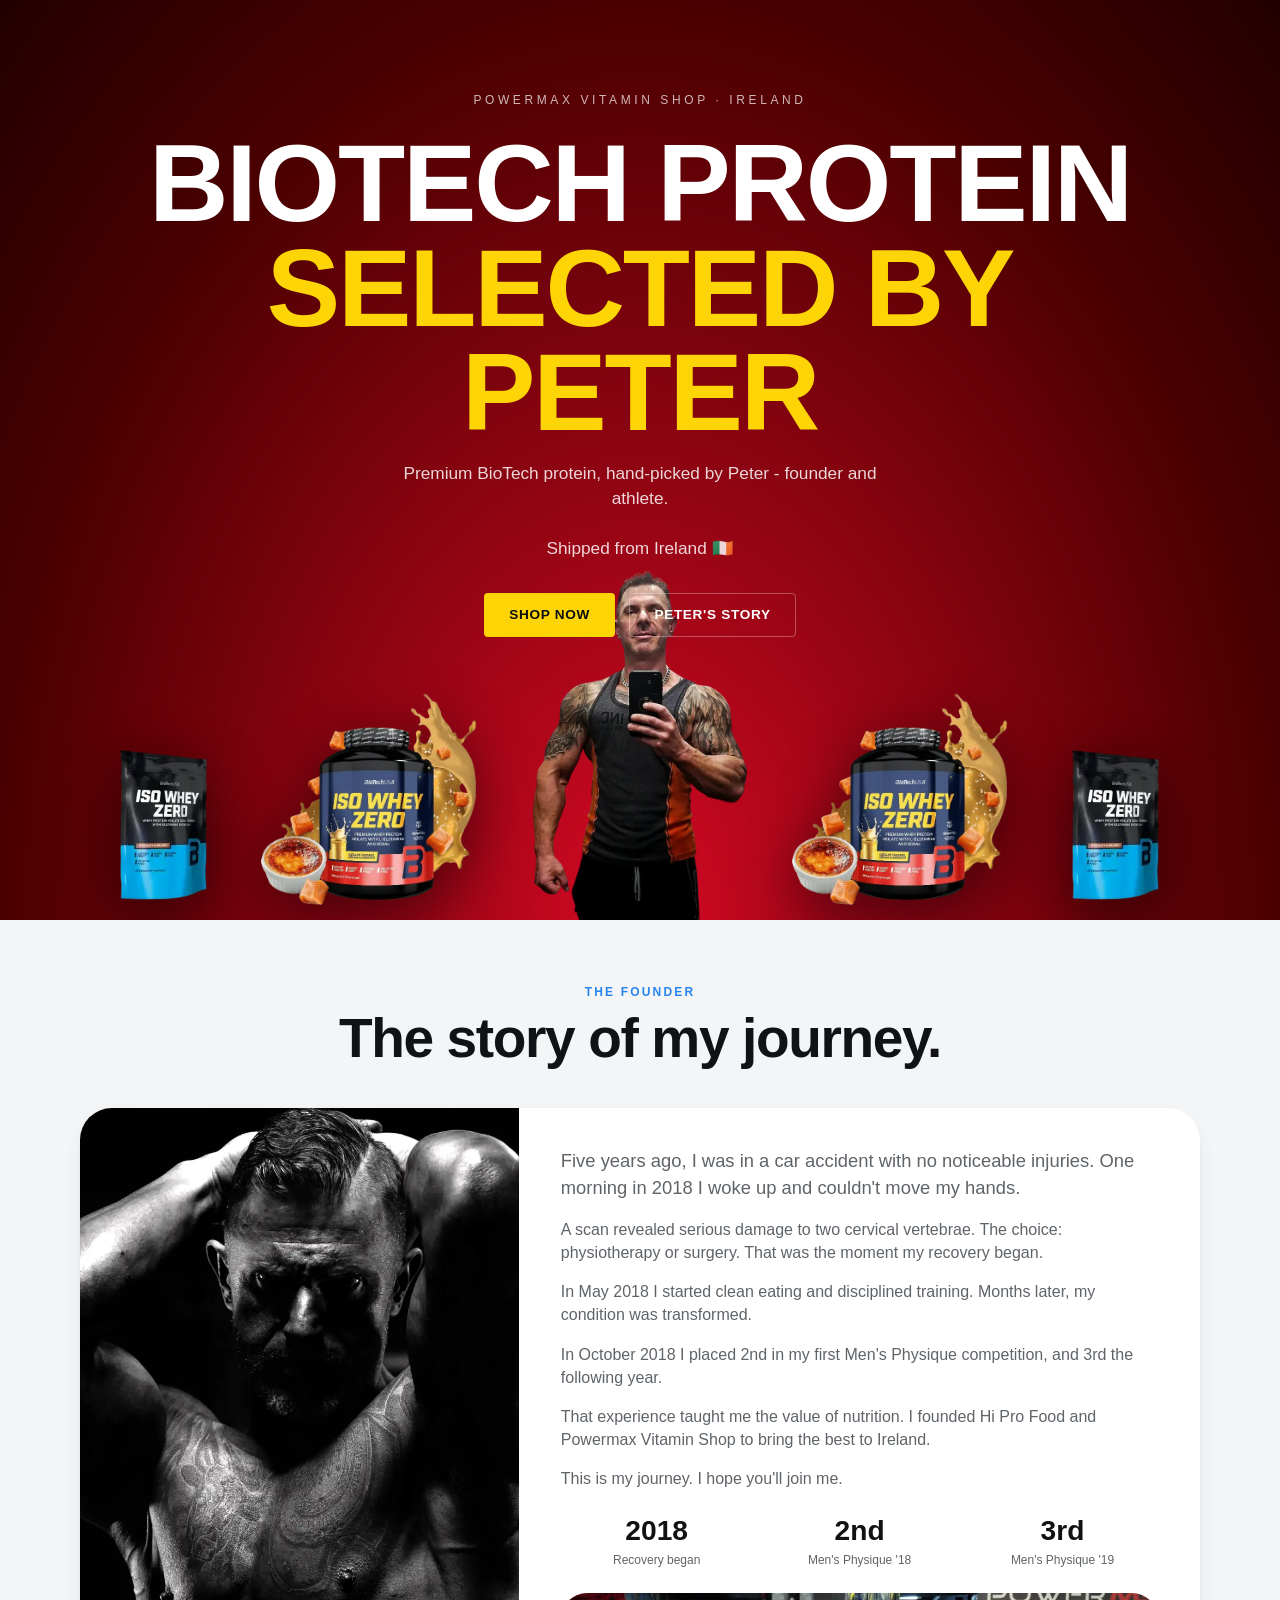
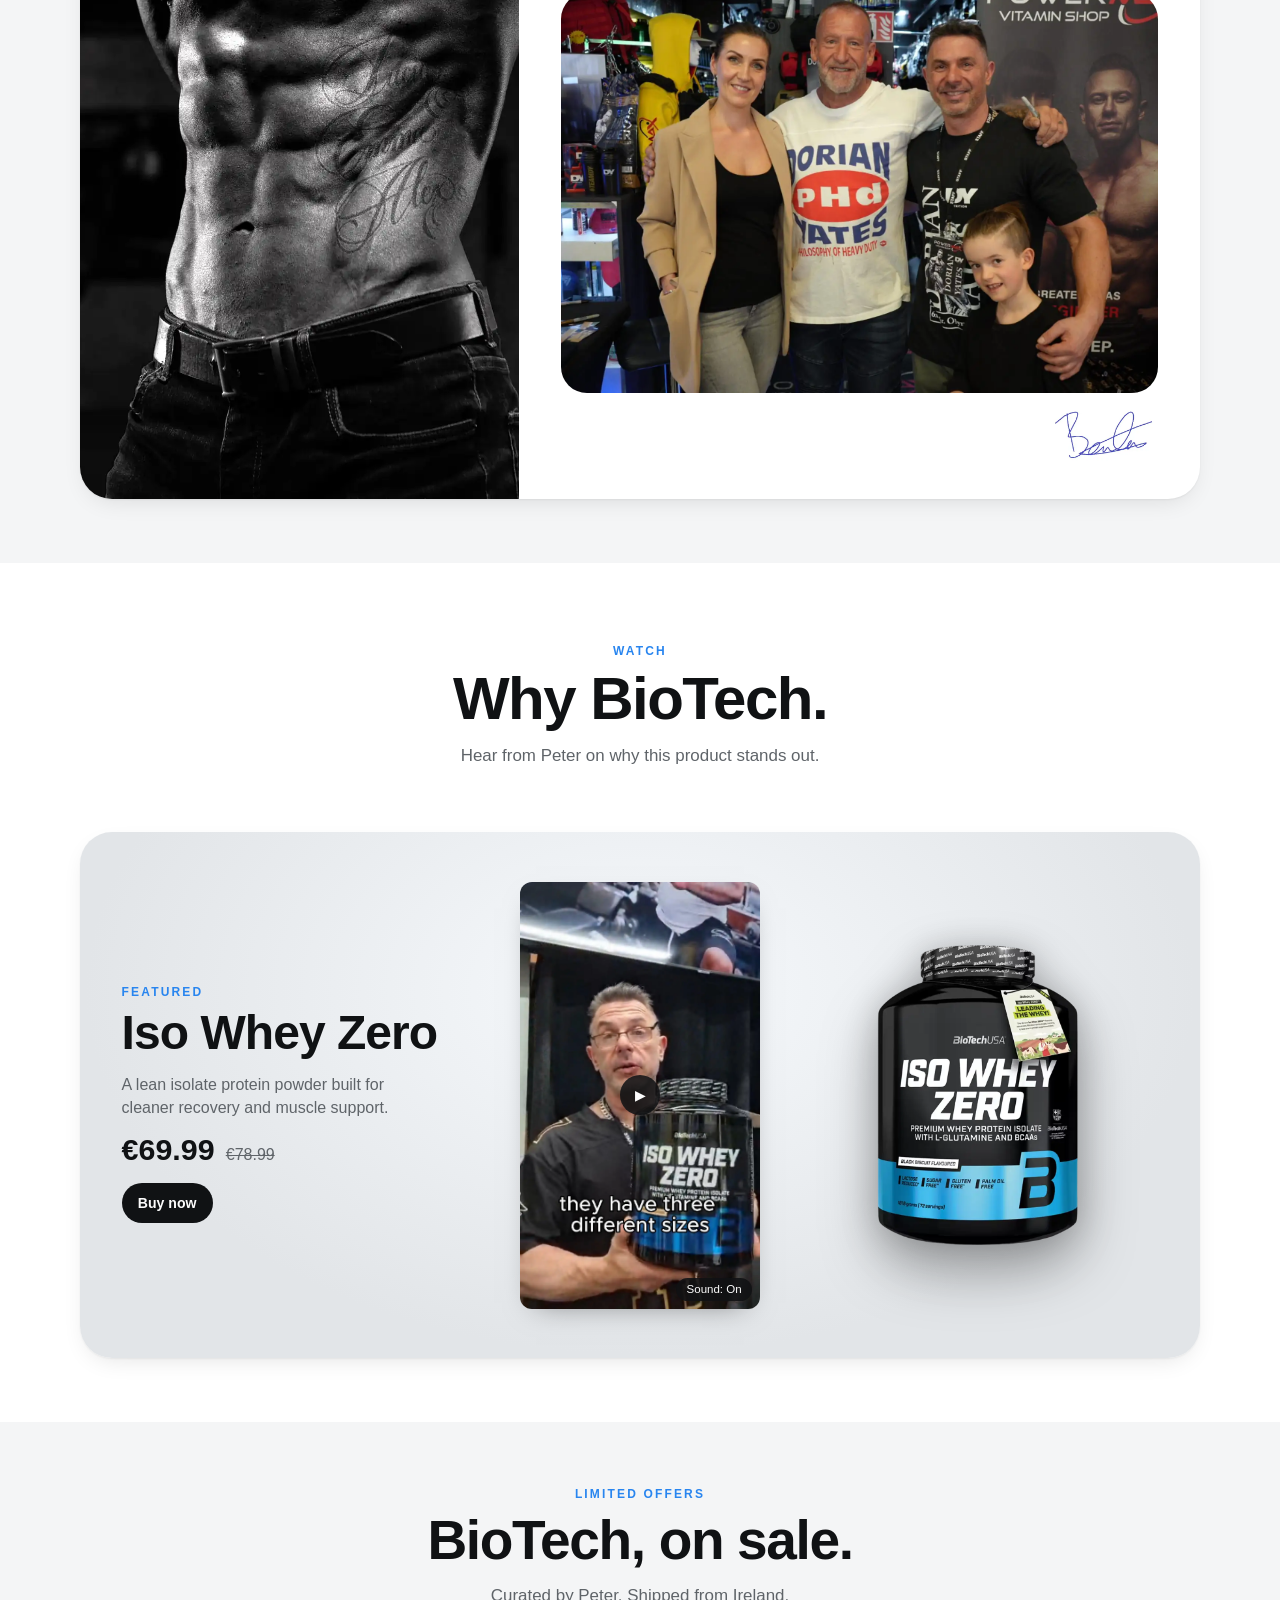
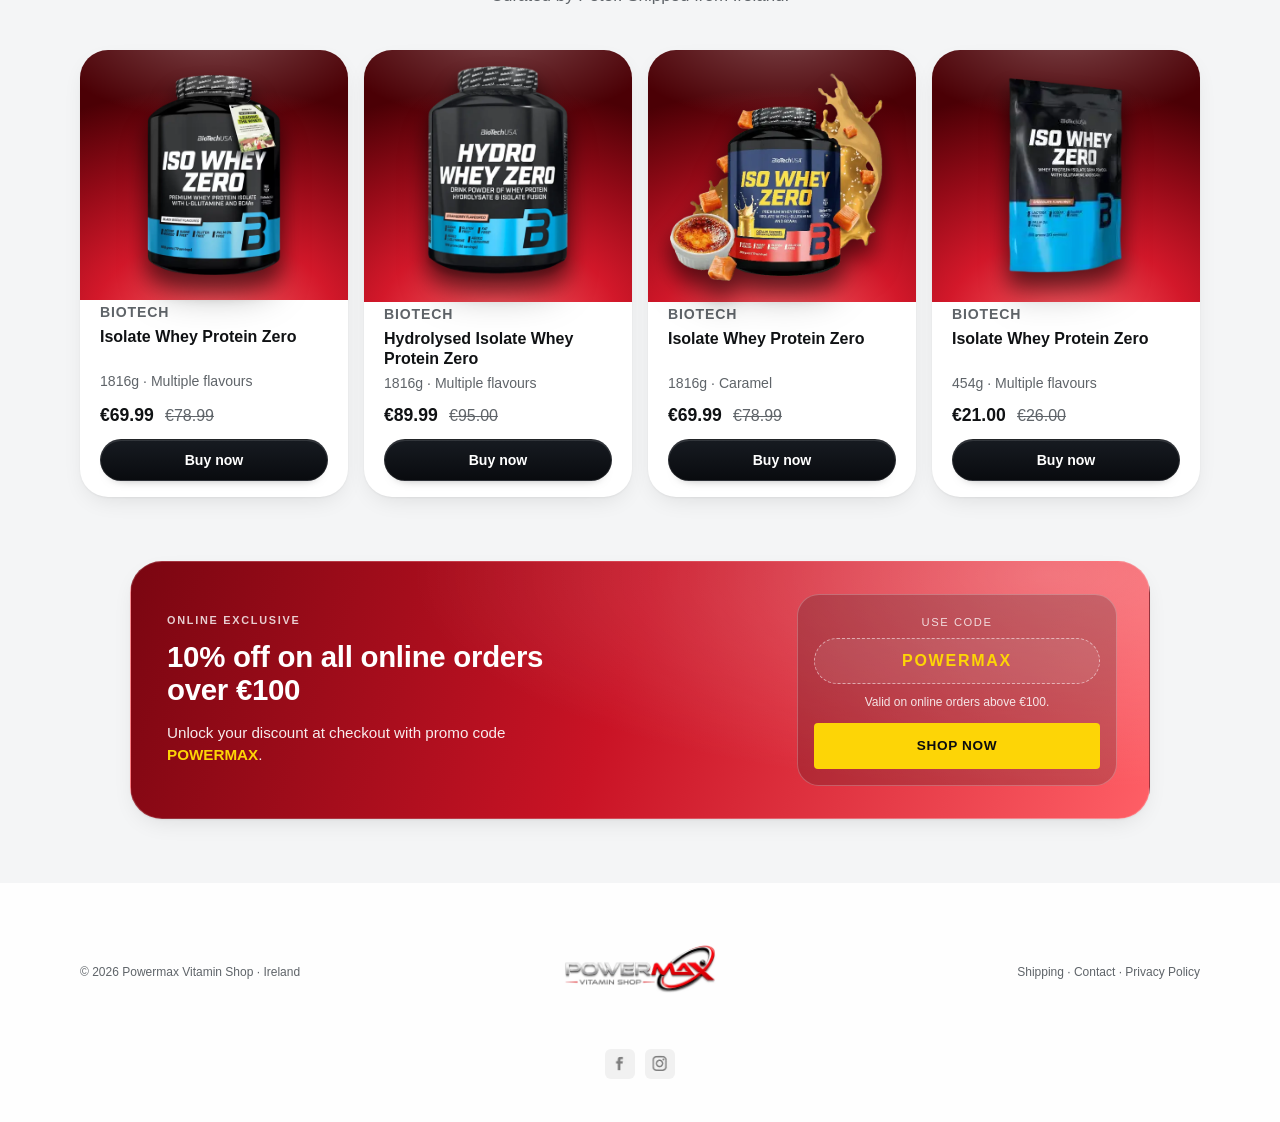
==== biotech/index.html @ 94b60d56 "hero update Co-authored-by: Copilot <copilot@github.com>" ====
<!doctype html>
<html lang="en">
<head>
  <meta charset="UTF-8">
  <meta name="viewport" content="width=device-width, initial-scale=1.0">
  <title>Powermax Vitamin Shop</title>
  <meta name="description" content="Premium BioTech protein, hand-picked by Peter - founder and athlete. Shipped from Ireland 🇮🇪. 10% off on all online orders over €100. Get the best deals!">
  <meta property="og:type" content="website">
  <meta property="og:title" content="Powermax Vitamin Shop">
  <meta property="og:description" content="Premium BioTech protein, hand-picked by Peter - founder and athlete. Shipped from Ireland 🇮🇪. 10% off on all online orders over €100. Get the best deals!">
  <meta property="og:image" content="/img/video-poster.webp">
  <meta name="twitter:card" content="summary_large_image">
  <meta name="twitter:title" content="Powermax Vitamin Shop">
  <meta name="twitter:description" content="Premium BioTech protein, hand-picked by Peter - founder and athlete. Shipped from Ireland 🇮🇪. 10% off on all online orders over €100. Get the best deals!">
  <meta name="twitter:image" content="/img/video-poster.webp">
  <!-- Google Tag Manager -->
  <script>
    (function(w,d,s,l,i){w[l]=w[l]||[];w[l].push({'gtm.start':
    new Date().getTime(),event:'gtm.js'});var f=d.getElementsByTagName(s)[0],
    j=d.createElement(s),dl=l!='dataLayer'?'&l='+l:'';j.async=true;j.src=
    'https://www.googletagmanager.com/gtm.js?id='+i+dl;f.parentNode.insertBefore(j,f);
    })(window,document,'script','dataLayer','GTM-KMP6T27V');
  </script>
  <!-- End Google Tag Manager -->
  <link rel="icon" type="image/png" href="/img/favicon-96x96.png" sizes="96x96" />
  <link rel="icon" type="image/svg+xml" href="/img/favicon.svg" />
  <link rel="shortcut icon" href="/img/favicon.ico" />
  <link rel="apple-touch-icon" sizes="180x180" href="/img/apple-touch-icon.png" />
  <link rel="stylesheet" href="/styles.css">
</head>
<body>
  <!-- Google Tag Manager (noscript) -->
  <noscript><iframe src="https://www.googletagmanager.com/ns.html?id=GTM-KMP6T27V"
  height="0" width="0" style="display:none;visibility:hidden"></iframe></noscript>
  <!-- End Google Tag Manager (noscript) -->
  <header class="hero" id="top">
    <div class="hero__inner container">
      <p class="hero__eyebrow">Powermax Vitamin Shop · Ireland</p>
      <h1 class="hero__title">BioTech Protein <span>Selected by Peter</span></h1>
      <p class="hero__subtitle">Premium BioTech protein, hand-picked by Peter - founder and athlete. <br> <br> Shipped from Ireland 🇮🇪</p>
      <div class="hero__actions">
        <a class="btn btn--primary" href="https://powermaxvitaminshop.ie/?s=biotech&post_type=product" target="_blank">Shop Now</a>
        <a class="btn btn--ghost" href="#founder">Peter's Story</a>
      </div>
      <div class="hero__products" aria-hidden="true">
        <img src="/img/iso-banana.webp" alt="">
        <img src="/img/iso-caramel.webp" alt="">
        <div class="hero__peter-spacer" aria-hidden="true"></div>
        <img src="/img/iso-caramel.webp" alt="">
        <img src="/img/iso-banana.webp" alt="">
      </div>
    </div>
    <img src="/img/peter_hero.webp" alt="Peter" class="hero__peter-hero">
  </header>

  <main>
    <section class="section section--light" id="founder">
      <div class="container">
        <p class="section__eyebrow section__eyebrow--center">The Founder</p>
        <h2 class="section__title section__title--center">The story of my journey.</h2>

        <article class="story-card">
          <div class="story-card__image-wrap">
            <img src="/img/founder.webp" alt="Peter, founder of Powermax Vitamin Shop" class="story-card__image">
          </div>
          <div class="story-card__content">
            <p class="story-card__lead">Five years ago, I was in a car accident with no noticeable injuries. One morning in 2018 I woke up and couldn't move my hands.</p>
            <p>A scan revealed serious damage to two cervical vertebrae. The choice: physiotherapy or surgery. That was the moment my recovery began.</p>
            <p>In May 2018 I started clean eating and disciplined training. Months later, my condition was transformed.</p>
            <p>In October 2018 I placed 2nd in my first Men's Physique competition, and 3rd the following year.</p>
            <p>That experience taught me the value of nutrition. I founded Hi Pro Food and Powermax Vitamin Shop to bring the best to Ireland.</p>
            <p class="story-card__lead-sm">This is my journey. I hope you'll join me.</p>

            <ul class="story-card__stats" aria-label="Achievements">
              <li><strong>2018</strong><span>Recovery began</span></li>
              <li><strong>2nd</strong><span>Men's Physique '18</span></li>
              <li><strong>3rd</strong><span>Men's Physique '19</span></li>
            </ul>

            <img src="/img/family.webp" alt="Peter with his family at Powermax Vitamin Shop" class="story-card__family">
            <img src="/img/founder-signature.webp" alt="Peter signature" class="story-card__signature">
          </div>
        </article>
      </div>
    </section>

    <section class="section section--biotech" id="biotech">
      <div class="container section__center">
        <p class="section__eyebrow">Watch</p>
        <h2 class="section__title section__title--biotech">Why BioTech.</h2>
        <p class="section__subcopy section__subcopy--biotech">Hear from Peter on why this product stands out.</p>
      </div>
    </section>

    <section class="section" id="featured">
      <div class="container">
        <div class="featured-card">
          <div class="featured-card__content">
            <p class="section__eyebrow section__eyebrow--left">Featured</p>
            <h3>Iso Whey Zero</h3>
            <p>A lean isolate protein powder built for cleaner recovery and muscle support.</p>
            <div class="price-row">
              <strong>€69.99</strong>
              <span>€78.99</span>
            </div>
            <a class="btn btn--dark" href="https://powermaxvitaminshop.ie/product/biotech-isolate-whey-protein-zero-1816g/" target="_blank" rel="noopener noreferrer">Buy now</a>
          </div>
          <div class="featured-video" id="videoFeature" role="button" tabindex="0" aria-label="Toggle Why BioTech video playback">
            <video id="whyVideo" class="featured-video__media" poster="/img/video-poster.webp" preload="metadata" playsinline>
              <source src="/img/peter480_final.mp4" type="video/mp4">
              Your browser does not support the video tag.
            </video>
            <button class="featured-video__play" id="videoPlayButton" type="button" aria-label="Play or pause Why BioTech video">▶</button>
            <button class="featured-video__mute" id="muteButton" type="button" aria-pressed="false" aria-label="Mute video">Sound: On</button>
          </div>
          <img src="/img/iso-whey-zero.webp" alt="Iso Whey Zero product" class="featured-card__product">
        </div>
      </div>
    </section>

    <section class="section section--light" id="sale">
      <div class="container section__center">
        <p class="section__eyebrow">Limited offers</p>
        <h2 class="section__title">BioTech, on sale.</h2>
        <p class="section__subcopy">Curated by Peter. Shipped from Ireland.</p>

        <div class="product-grid">
          <article class="product-card">
            <div class="product-card__visual"><img src="/img/iso-whey-zero.webp" alt="Isolate Whey Protein Zero 1816g Strawberry" class="product-card__img--iso-whey product-card__img--sale-shadow"></div>
            <p class="product-card__brand">BioTech</p>
            <h3>Isolate Whey Protein Zero</h3>
            <p>1816g · Multiple flavours</p>
            <div class="price-row"><strong>€69.99</strong><span>€78.99</span></div>
            <a class="btn btn--dark" href="https://powermaxvitaminshop.ie/product/biotech-isolate-whey-protein-zero-1816g/" target="_blank" rel="noopener noreferrer">Buy now</a>
          </article>

          <article class="product-card">
            <div class="product-card__visual"><img src="/img/hydro-whey-zero.webp" alt="BioTech Hydrolysed Isolate Whey Protein Zero 1816g" class="product-card__img--sale-shadow"></div>
            <p class="product-card__brand">BioTech</p>
            <h3>Hydrolysed Isolate Whey Protein Zero</h3>
            <p>1816g · Multiple flavours</p>
            <div class="price-row"><strong>€89.99</strong><span>€95.00</span></div>
            <a class="btn btn--dark" href="https://powermaxvitaminshop.ie/product/biotech-hydrolysed-isolate-whey-protein-zero-1816g/" target="_blank" rel="noopener noreferrer">Buy now</a>
          </article>

          <article class="product-card">
            <div class="product-card__visual"><img src="/img/iso-caramel.webp" alt="Iso Whey Zero 1816g Caramel" class="product-card__img--sale-shadow"></div>
            <p class="product-card__brand">BioTech</p>
            <h3>Isolate Whey Protein Zero</h3>
            <p>1816g · Caramel</p>
            <div class="price-row"><strong>€69.99</strong><span>€78.99</span></div>
            <a class="btn btn--dark" href="https://powermaxvitaminshop.ie/product/biotech-isolate-whey-protein-zero-1816g/" target="_blank" rel="noopener noreferrer">Buy now</a>
          </article>

          <article class="product-card">
            <div class="product-card__visual"><img src="/img/iso-banana.webp" alt="Iso Whey Zero 454g Banana" class="product-card__img--sale-shadow"></div>
            <p class="product-card__brand">BioTech</p>
            <h3>Isolate Whey Protein Zero</h3>
            <p>454g · Multiple flavours</p>
            <div class="price-row"><strong>€21.00</strong><span>€26.00</span></div>
            <a class="btn btn--dark" href="https://powermaxvitaminshop.ie/product/biotech-isolate-whey-zero-protein-454g/" target="_blank" rel="noopener noreferrer">Buy now</a>
          </article>
        </div>

        <article class="promo-card" aria-label="Online orders promo">
          <div class="promo-card__content">
            <p class="promo-card__eyebrow">Online Exclusive</p>
            <h3>10% off on all online orders over €100</h3>
            <p class="promo-card__text">Unlock your discount at checkout with promo code <strong>POWERMAX</strong>.</p>
          </div>
          <div class="promo-card__code-wrap" aria-label="Promo code details">
            <p class="promo-card__hint">Use code</p>
            <p class="promo-card__code">POWERMAX</p>
            <p class="promo-card__terms">Valid on online orders above €100.</p>
            <a class="btn btn--primary promo-card__btn" href="https://powermaxvitaminshop.ie/?s=biotech&post_type=product" target="_blank" rel="noopener noreferrer">Shop Now</a>
          </div>
        </article>
      </div>
    </section>
  </main>

  <footer class="footer">
    <div class="container footer__inner">
      <p>© 2026 Powermax Vitamin Shop · Ireland</p>
      <img src="/img/powermax-logo.webp" alt="Powermax logo" class="footer__logo">
      <p><a href="https://powermaxvitaminshop.ie/shipping/" target="_blank" rel="noopener noreferrer">Shipping</a> · <a href="https://powermaxvitaminshop.ie/contact/" target="_blank" rel="noopener noreferrer">Contact</a> · <a href="https://powermaxvitaminshop.ie/privacy-policy/" target="_blank" rel="noopener noreferrer">Privacy Policy</a></p>
    </div>
    <div class="footer__socials" aria-label="Social media">
      <a href="https://www.facebook.com/hiproproducts" target="_blank" rel="noopener noreferrer" aria-label="Facebook">
        <img src="/img/instagram-icon.webp" alt="Facebook">
      </a>
      <a href="https://www.instagram.com/powermaxvitaminshop/" target="_blank" rel="noopener noreferrer" aria-label="Instagram">
        <img src="/img/facebook-icon.webp" alt="Instagram">
      </a>
    </div>
  </footer>

  <script src="/script.js"></script>
</body>
</html>
---- styles.css ----
:root {
  --bg: #fcfcfc;
  --text: #101214;
  --muted: #5f6469;
  --blue: #2885ef;
  --yellow: #fdd506;
  --card-bg: #ffffff;
  --light-section: #f4f5f6;
  --shadow: 0 8px 24px -8px rgba(0, 0, 0, 0.12), 0 1px 2px rgba(0, 0, 0, 0.05);
  --radius-lg: 32px;
  --radius-md: 28px;
}

* {
  box-sizing: border-box;
}

html,
body {
  margin: 0;
  padding: 0;
}

body {
  background: var(--bg);
  color: var(--text);
  font-family: "SF Pro Display", "Segoe UI", "Helvetica Neue", sans-serif;
  line-height: 1.45;
}

img {
  display: block;
  max-width: 100%;
}

.container {
  width: min(1120px, calc(100% - 2rem));
  margin: 0 auto;
}

.hero {
  position: relative;
  overflow: hidden;
  min-height: 920px;
  background: radial-gradient(ellipse at 50% 100%, #d40924 0%, #8f0412 35%, #4b0000 70%, #210000 100%);
  color: #fff;
  padding: 5.75rem 0 0;
}

.hero__inner {
  position: relative;
  z-index: 1;
  text-align: center;
}

.hero__peter-spacer {
  display: block;
}

.hero__peter-hero {
  position: absolute;
  bottom: 0;
  left: 50%;
  transform: translateX(-50%);
  height: 350px;
  width: auto;
  pointer-events: none;
  z-index: 0;
}

.hero__eyebrow {
  margin: 0;
  text-transform: uppercase;
  letter-spacing: 0.3em;
  font-size: 0.75rem;
  color: rgba(255, 255, 255, 0.72);
}

.hero__title {
  margin: 1.35rem 0 1rem;
  font-family: Impact, Haettenschweiler, "Arial Black", sans-serif;
  font-size: clamp(2.55rem, 8.6vw, 7.9rem);
  line-height: 0.95;
  letter-spacing: -0.02em;
  text-transform: uppercase;
}

.hero__title span {
  display: block;
  color: var(--yellow);
}

.hero__subtitle {
  margin: 0 auto;
  width: min(520px, 100%);
  color: rgba(255, 255, 255, 0.84);
  font-size: 1.08rem;
}

.hero__actions {
  margin-top: 2rem;
  display: flex;
  justify-content: center;
  gap: 0.9rem;
  flex-wrap: wrap;
}

.btn {
  display: inline-flex;
  align-items: center;
  justify-content: center;
  border-radius: 4px;
  border: 1px solid transparent;
  text-decoration: none;
  text-transform: uppercase;
  letter-spacing: 0.05em;
  font-weight: 700;
  font-size: 0.85rem;
  min-height: 44px;
  padding: 0 1.5rem;
  cursor: pointer;
}

.btn--primary {
  background: var(--yellow);
  color: #0c0d0f;
}

.btn--ghost {
  color: #fff;
  border-color: rgba(255, 255, 255, 0.3);
}

.btn--dark {
  border-radius: 999px;
  background: #101214;
  color: #fcfcfc;
  text-transform: none;
  letter-spacing: 0;
  min-height: 40px;
  font-size: 0.88rem;
  font-weight: 550;
  padding: 0 1.15rem;
}

.hero__products {
  margin-top: 3.1rem;
  display: grid;
  align-items: end;
  gap: clamp(0.25rem, 1vw, 1rem);
  grid-template-columns: 0.74fr 1fr 1.22fr 1fr 0.74fr;
}

.hero__products img {
  filter: drop-shadow(0 26px 28px rgba(0, 0, 0, 0.3)) drop-shadow(0 0 16px rgba(0, 0, 0, 0.18));
  width: 100%;
  object-fit: contain;
}

.hero__products img:not(.hero__main-product) {
  filter: drop-shadow(0 30px 34px rgba(0, 0, 0, 0.36)) drop-shadow(0 0 22px rgba(0, 0, 0, 0.22));
}

.hero__main-product {
  width: min(360px, 100%);
  max-height: 300px;
  transform: translateY(52px) scale(1.06);
  transform-origin: center bottom;
}

.section {
  padding: 4rem 0;
}

.section--light {
  background: var(--light-section);
}

.section__center {
  text-align: center;
}

.section__eyebrow {
  margin: 0;
  color: var(--blue);
  text-transform: uppercase;
  letter-spacing: 0.18em;
  font-size: 0.75rem;
  font-weight: 600;
}

.section__eyebrow--center {
  text-align: center;
}

.section__eyebrow--left {
  text-align: left;
}

.section__title {
  margin: 0.6rem 0 0;
  font-size: clamp(2rem, 4.3vw, 3.75rem);
  line-height: 1;
  letter-spacing: -0.025em;
}

.section__title--center {
  text-align: center;
}

.section__subcopy {
  margin: 1rem auto 0;
  width: min(760px, 100%);
  color: var(--muted);
  font-size: 1.06rem;
}

.section--biotech {
  padding-top: 5rem;
  padding-bottom: 0;
  background: #ffffff;
}

#featured {
  background: #ffffff;
}

.section__title--biotech {
  margin-top: 0.5rem;
  font-size: clamp(2.45rem, 5.4vw, 3.75rem);
  letter-spacing: -0.025em;
}

.section__subcopy--biotech {
  margin-top: 0.95rem;
  width: min(760px, 100%);
  font-size: clamp(1rem, 1.75vw, 1.06rem);
}

.story-card {
  margin-top: 2.6rem;
  background: var(--card-bg);
  border-radius: var(--radius-lg);
  box-shadow: var(--shadow);
  overflow: hidden;
  display: grid;
  grid-template-columns: 1fr 1.55fr;
}

.story-card__image-wrap {
  min-height: 670px;
}

.story-card__image {
  height: 100%;
  width: 100%;
  object-fit: cover;
}

.story-card__content {
  padding: 2.55rem 2.6rem 2.2rem;
}

.story-card__lead {
  font-size: 1.15rem;
  color: var(--text);
}

.story-card__lead-sm {
  color: var(--text);
}

.story-card__content p {
  margin: 0 0 1rem;
  color: var(--muted);
}

.story-card__stats {
  margin: 1.3rem 0 1.5rem;
  padding: 0;
  list-style: none;
  display: grid;
  grid-template-columns: repeat(3, 1fr);
  gap: 0.7rem;
  text-align: center;
}

.story-card__stats strong {
  display: block;
  font-size: clamp(1.5rem, 2.2vw, 1.9rem);
  color: var(--text);
}

.story-card__stats span {
  display: block;
  color: var(--muted);
  font-size: 0.75rem;
}

.story-card__family {
  width: 100%;
  border-radius: 26px;
}

.story-card__signature {
  display: block;
  width: 112px;
  margin: 0.6rem 0 0 auto;
}

.video-feature {
  margin: 2.5rem auto 0;
  width: min(1104px, 100%);
  border-radius: var(--radius-lg);
  overflow: hidden;
  position: relative;
  cursor: pointer;
  outline: none;
  background: radial-gradient(ellipse at 50% 30%, #f6f9fc 0%, #e2e5e8 70%);
  box-shadow: var(--shadow);
}

.video-feature:focus-visible {
  box-shadow: 0 0 0 4px rgba(40, 133, 239, 0.35), var(--shadow);
}

.video-feature__video {
  width: 100%;
  aspect-ratio: 16 / 9;
  object-fit: cover;
  display: block;
}

.video-feature__overlay {
  position: absolute;
  inset: 0;
  display: grid;
  place-items: center;
  background: linear-gradient(to top, rgba(16, 18, 20, 0.5), rgba(16, 18, 20, 0.15));
  transition: opacity 220ms ease;
}

.video-feature.is-playing .video-feature__overlay {
  opacity: 0;
  pointer-events: none;
}

.video-feature__play {
  background: rgba(16, 18, 20, 0.88);
  color: #fcfcfc;
  padding: 0.7rem 1.15rem;
  border-radius: 999px;
  font-size: 0.9rem;
  letter-spacing: 0.01em;
}

.video-feature__mute {
  position: absolute;
  right: 1rem;
  bottom: 1rem;
  border: 0;
  border-radius: 999px;
  padding: 0.5rem 0.82rem;
  background: rgba(16, 18, 20, 0.88);
  color: #fcfcfc;
  font-size: 0.82rem;
  cursor: pointer;
}

.featured-card {
  background: radial-gradient(ellipse at 50% 30%, #f6f9fc 0%, #e2e5e8 70%);
  border-radius: var(--radius-lg);
  padding: 3.1rem 2.6rem;
  display: grid;
  grid-template-columns: minmax(0, 1fr) minmax(220px, 260px) minmax(0, 1fr);
  align-items: center;
  gap: 1.75rem;
  box-shadow: var(--shadow);
}

.featured-card .section__eyebrow--left {
  color: var(--blue);
}

.featured-card__content {
  justify-self: start;
  text-align: left;
  max-width: 440px;
}

.featured-card h3 {
  margin: 0.5rem 0 0;
  font-size: clamp(2rem, 4vw, 3rem);
  line-height: 1;
  letter-spacing: -0.02em;
}

.featured-card p {
  color: var(--muted);
  margin: 1rem 0 0;
  max-width: 32ch;
}

.featured-card__person {
  border-radius: 12px;
}

.featured-video {
  position: relative;
  border-radius: 12px;
  overflow: hidden;
  cursor: pointer;
  justify-self: center;
  width: min(100%, 240px);
  box-shadow: 0 10px 28px -16px rgba(0, 0, 0, 0.5);
}

.featured-video__media {
  width: 100%;
  aspect-ratio: 9 / 16;
  object-fit: cover;
  display: block;
}

.featured-video__play {
  position: absolute;
  left: 50%;
  top: 50%;
  transform: translate(-50%, -50%);
  width: 40px;
  height: 40px;
  border: 0;
  border-radius: 999px;
  background: rgba(16, 18, 20, 0.86);
  color: #fcfcfc;
  font-size: 0.85rem;
  line-height: 1;
  cursor: pointer;
  transition: opacity 180ms ease;
}

.featured-video.is-playing .featured-video__play {
  opacity: 0;
  pointer-events: none;
}

.featured-video__mute {
  position: absolute;
  right: 0.5rem;
  bottom: 0.5rem;
  border: 0;
  border-radius: 999px;
  padding: 0.35rem 0.65rem;
  background: rgba(16, 18, 20, 0.88);
  color: #fcfcfc;
  font-size: 0.72rem;
  cursor: pointer;
}

.featured-card__product {
  justify-self: end;
  width: min(100%, 420px);
  max-height: 300px;
  object-fit: contain;
  filter: drop-shadow(0 26px 28px rgba(0, 0, 0, 0.3)) drop-shadow(0 0 16px rgba(0, 0, 0, 0.18));
}

.featured-card .btn {
  margin-top: 1.05rem;
  width: auto;
  justify-self: start;
  padding-left: 0.95rem;
  padding-right: 0.95rem;
}

.price-row {
  margin-top: 0.9rem;
  display: flex;
  align-items: baseline;
  gap: 0.7rem;
}

.price-row strong {
  color: var(--text);
  font-size: 1.9rem;
  line-height: 1;
}

.price-row span {
  color: var(--muted);
  text-decoration: line-through;
}

.product-grid {
  margin-top: 2.55rem;
  display: grid;
  grid-template-columns: repeat(4, minmax(0, 1fr));
  gap: 1rem;
}

.promo-card {
  margin: 4rem auto 0;
  width: min(1020px, 100%);
  border-radius: var(--radius-lg);
  padding: 2rem;
  color: #ffffff;
  text-align: left;
  display: grid;
  grid-template-columns: minmax(0, 1.4fr) minmax(220px, 320px);
  gap: 1rem;
  align-items: stretch;
  background:
    radial-gradient(120% 160% at 90% 5%, rgba(255, 255, 255, 0.26) 0%, rgba(255, 255, 255, 0) 52%),
    linear-gradient(110deg, #7a0611 0%, #c91325 48%, #ff5f66 100%);
  box-shadow: var(--shadow);
  border: 1px solid rgba(255, 255, 255, 0.18);
}

.promo-card__content {
  display: grid;
  align-content: center;
  gap: 0.3rem;
  padding: 0.55rem 0.3rem 0.55rem 0.25rem;
}

.promo-card__eyebrow {
  margin: 0;
  text-transform: uppercase;
  letter-spacing: 0.16em;
  font-size: 0.68rem;
  font-weight: 650;
  color: rgba(255, 255, 255, 0.8);
}

.promo-card h3 {
  margin: 0.45rem 0 0;
  max-width: 26ch;
  font-size: clamp(1.25rem, 2.3vw, 1.9rem);
  line-height: 1.1;
  letter-spacing: -0.01em;
}

.promo-card__text {
  margin: 0.72rem 0 0;
  color: rgba(255, 255, 255, 0.92);
  font-size: 0.95rem;
  max-width: 44ch;
}

.promo-card__text strong {
  color: var(--yellow);
}

.promo-card__code-wrap {
  background: rgba(15, 17, 20, 0.2);
  border: 1px solid rgba(255, 255, 255, 0.24);
  border-radius: 22px;
  padding: 1.15rem 1rem 1rem;
  text-align: center;
  display: grid;
  align-content: center;
  gap: 0.5rem;
}

.promo-card__hint {
  margin: 0;
  font-size: 0.7rem;
  letter-spacing: 0.14em;
  text-transform: uppercase;
  color: rgba(255, 255, 255, 0.8);
}

.promo-card__code {
  margin: 0;
  padding: 0.66rem 0.72rem;
  border-radius: 999px;
  border: 1px dashed rgba(255, 255, 255, 0.52);
  background: rgba(255, 255, 255, 0.08);
  color: var(--yellow);
  font-size: 1rem;
  letter-spacing: 0.11em;
  font-weight: 700;
}

.promo-card__terms {
  margin: 0.1rem 0 0;
  font-size: 0.75rem;
  color: rgba(255, 255, 255, 0.86);
}

.promo-card__btn {
  margin-top: 0.22rem;
  width: 100%;
  min-height: 46px;
}

.product-card {
  background: #fff;
  border-radius: var(--radius-md);
  overflow: hidden;
  box-shadow: var(--shadow);
  text-align: left;
  display: flex;
  flex-direction: column;
  height: 100%;
  padding-bottom: 1rem;
}

.product-card__visual {
  background:
    radial-gradient(120% 70% at 50% -10%, rgba(255, 255, 255, 0.28) 0%, rgba(255, 255, 255, 0) 55%),
    radial-gradient(120% 95% at 50% 110%, #ff5f66 0%, #d3182a 38%, #930a17 68%, #4b0005 100%);
  display: grid;
  place-items: center;
  min-height: 250px;
  padding: 1rem;
}

.product-card__visual img {
  width: min(230px, 100%);
  max-height: 220px;
  height: auto;
  object-fit: contain;
}

.product-card__visual .product-card__img--sale-shadow {
  filter: drop-shadow(0 12px 10px rgba(0, 0, 0, 0.42)) drop-shadow(0 18px 12px rgba(0, 0, 0, 0.28));
}

.product-card__visual .product-card__img--iso-whey {
  width: min(205px, 100%);
  max-height: 200px;
}

.product-card__brand,
.product-card h3,
.product-card p,
.product-card .price-row,
.product-card .btn {
  margin-left: 1.25rem;
  margin-right: 1.25rem;
}

.product-card__brand {
  margin-top: 1.1rem;
  margin-bottom: 0;
  color: var(--blue);
  font-size: 0.75rem;
  letter-spacing: 0.06em;
  text-transform: uppercase;
  font-weight: 550;
}

.product-card h3 {
  margin-top: 0.25rem;
  margin-bottom: 0;
  font-size: 1rem;
  line-height: 1.3;
  min-height: 2.6em;
}

.product-card p {
  margin-top: 0.15rem;
  margin-bottom: 0;
  color: var(--muted);
  font-size: 0.88rem;
}

.product-card .price-row {
  margin-top: auto;
  padding-top: 0.72rem;
}

.product-card .price-row strong {
  font-size: 1.1rem;
}

.product-card .btn {
  margin-top: 0.72rem;
}

.product-card .btn--dark {
  background: linear-gradient(180deg, #171b21 0%, #090b0f 100%);
  border: 1px solid rgba(255, 255, 255, 0.1);
  color: #ffffff;
  min-height: 42px;
  font-weight: 600;
  box-shadow: inset 0 1px 0 rgba(255, 255, 255, 0.12), 0 8px 12px -12px rgba(0, 0, 0, 0.6);
  transition: transform 140ms ease, box-shadow 140ms ease, filter 140ms ease;
}

.product-card .btn--dark:hover {
  transform: translateY(-1px);
  box-shadow: inset 0 1px 0 rgba(255, 255, 255, 0.16), 0 10px 14px -12px rgba(0, 0, 0, 0.68);
  filter: brightness(1.03);
}

.product-card .btn--dark:active {
  transform: translateY(0);
  box-shadow: inset 0 1px 0 rgba(255, 255, 255, 0.1), 0 5px 8px -10px rgba(0, 0, 0, 0.5);
}

.footer {
  padding: 1.8rem 0 2.7rem;
  background: #fefefe;
}

.footer__inner {
  display: grid;
  grid-template-columns: 1fr auto 1fr;
  align-items: center;
  gap: 1rem;
}

.footer__inner p {
  margin: 0;
  color: var(--muted);
  font-size: 0.75rem;
}

.footer__inner p:last-child {
  text-align: right;
}

.footer__inner a {
  color: inherit;
  text-decoration: none;
}

.footer__inner a:hover {
  text-decoration: underline;
}

.footer__logo {
  width: 183px;
}

.footer__socials {
  margin-top: 0.95rem;
  display: flex;
  justify-content: center;
  gap: 0.6rem;
}

.footer__socials img {
  width: 30px;
  height: 30px;
  border-radius: 6px;
}

@media (max-width: 1140px) {
  .featured-card {
    grid-template-columns: repeat(2, minmax(0, 1fr));
    grid-template-areas:
      "content content"
      "video product";
    padding: 2.2rem 2rem;
    text-align: left;
  }

  .featured-card__content {
    grid-area: content;
    justify-self: center;
    text-align: center;
    max-width: 620px;
  }

  .featured-card p {
    margin-left: auto;
    margin-right: auto;
  }

  .featured-card .section__eyebrow--left {
    text-align: center;
  }

  .price-row,
  .featured-card .btn {
    justify-content: center;
    margin-left: auto;
    margin-right: auto;
  }

  .featured-video {
    grid-area: video;
    justify-self: end;
    width: min(100%, 260px);
  }

  .featured-card__product {
    grid-area: product;
    justify-self: start;
    width: min(100%, 300px);
  }
}

@media (max-width: 820px) {
  .featured-card {
    grid-template-columns: 1fr;
    grid-template-areas:
      "content"
      "video"
      "product";
    text-align: center;
    padding: 1.9rem 1.4rem;
    gap: 1.1rem;
  }

  .featured-card__content {
    max-width: 520px;
  }

  .featured-video,
  .featured-card__product {
    justify-self: center;
    width: min(100%, 320px);
  }
}

@media (max-width: 1000px) {
  .story-card {
    grid-template-columns: 1fr;
  }

  .story-card__image-wrap {
    min-height: 460px;
  }

  .product-grid {
    grid-template-columns: repeat(2, minmax(0, 1fr));
  }

  .footer__inner {
    grid-template-columns: 1fr;
    text-align: center;
  }

  .footer__inner p:last-child {
    text-align: center;
  }

  .footer__logo {
    justify-self: center;
  }
}

@media (max-width: 700px) {
  .container {
    width: min(1120px, calc(100% - 1.25rem));
  }

  .hero {
    min-height: auto;
    padding-top: 3.75rem;
    padding-bottom: 0;
  }

  .hero__peter-hero {
    height: 180px;
  }

  .hero__subtitle {
    font-size: 0.98rem;
  }

  .hero__actions {
    gap: 0.65rem;
  }

  .hero__actions .btn {
    width: 100%;
    max-width: 320px;
  }

  .section {
    padding: 4.2rem 0;
  }

  .section__title {
    line-height: 1.04;
  }

  .section__subcopy {
    font-size: 0.98rem;
  }

  .story-card__content {
    padding: 1.45rem;
  }

  .story-card__image-wrap {
    min-height: 340px;
  }

  .story-card__stats {
    grid-template-columns: 1fr;
    text-align: left;
  }

  .featured-card {
    padding: 1.35rem 1rem;
    border-radius: 22px;
  }

  .featured-card h3 {
    font-size: clamp(1.7rem, 7.2vw, 2.2rem);
  }

  .featured-video {
    width: min(100%, 280px);
  }

  .product-card__visual {
    min-height: 210px;
  }

  .product-grid {
    grid-template-columns: 1fr;
    gap: 0.85rem;
  }

  .promo-card {
    margin-top: 0.9rem;
    border-radius: 22px;
    padding: 0.95rem 0.82rem;
    grid-template-columns: 1fr;
    text-align: center;
    gap: 0.55rem;
  }

  .promo-card h3 {
    margin-left: auto;
    margin-right: auto;
    font-size: 1.08rem;
    max-width: 24ch;
  }

  .promo-card__text {
    margin-left: auto;
    margin-right: auto;
    margin-top: 0.62rem;
    font-size: 0.88rem;
  }

  .promo-card__code-wrap {
    border-radius: 18px;
    padding: 0.82rem 0.75rem 0.72rem;
  }

  .promo-card__code {
    font-size: 0.92rem;
  }

  .hero__products {
    grid-template-columns: repeat(3, minmax(0, 1fr));
    align-items: end;
    justify-items: center;
    gap: 0.4rem;
    width: min(430px, 100%);
    margin: 2.1rem auto;
  }

  .hero__products img {
    width: min(150px, 100%);
  }

  .hero__products img:nth-child(2),
  .hero__products img:nth-child(4) {
    width: min(132px, 100%);
    transform: translateY(8px);
  }

  .hero__main-product {
    width: min(180px, 100%);
    transform: translateY(10px) scale(1.04);
  }

  .hero__products img:first-child,
  .hero__products img:last-child {
    display: none;
  }

  .footer {
    padding-top: 1.5rem;
  }

  .footer__logo {
    width: min(175px, 64vw);
  }
}

@media (max-width: 480px) {
  .hero {
    padding-top: 3.35rem;
    padding-bottom: 0;
  }

  .hero__peter-hero {
    height: 150px;
  }

  .hero__eyebrow {
    letter-spacing: 0.19em;
    font-size: 0.66rem;
  }

  .hero__title {
    margin-top: 1rem;
  }

  .hero__products {
    width: min(360px, 100%);
    gap: 0.25rem;
  }

  .hero__products img {
    width: min(126px, 100%);
  }

  .hero__products img:nth-child(2),
  .hero__products img:nth-child(4) {
    width: min(112px, 100%);
    transform: translateY(6px);
  }

  .hero__main-product {
    width: min(154px, 100%);
    transform: translateY(10px) scale(1.02);
  }

  .hero__subtitle {
    font-size: 0.94rem;
  }

  .section {
    padding: 3.7rem 0;
  }

  .story-card {
    border-radius: 22px;
  }

  .story-card__image-wrap {
    min-height: 285px;
  }

  .story-card__content {
    padding: 1.15rem;
  }

  .story-card__lead {
    font-size: 1.02rem;
  }

  .featured-video__mute {
    font-size: 0.68rem;
    padding: 0.3rem 0.55rem;
  }

  .product-card {
    border-radius: 22px;
  }

  .product-card__brand,
  .product-card h3,
  .product-card p,
  .product-card .price-row,
  .product-card .btn {
    margin-left: 1rem;
    margin-right: 1rem;
  }
}
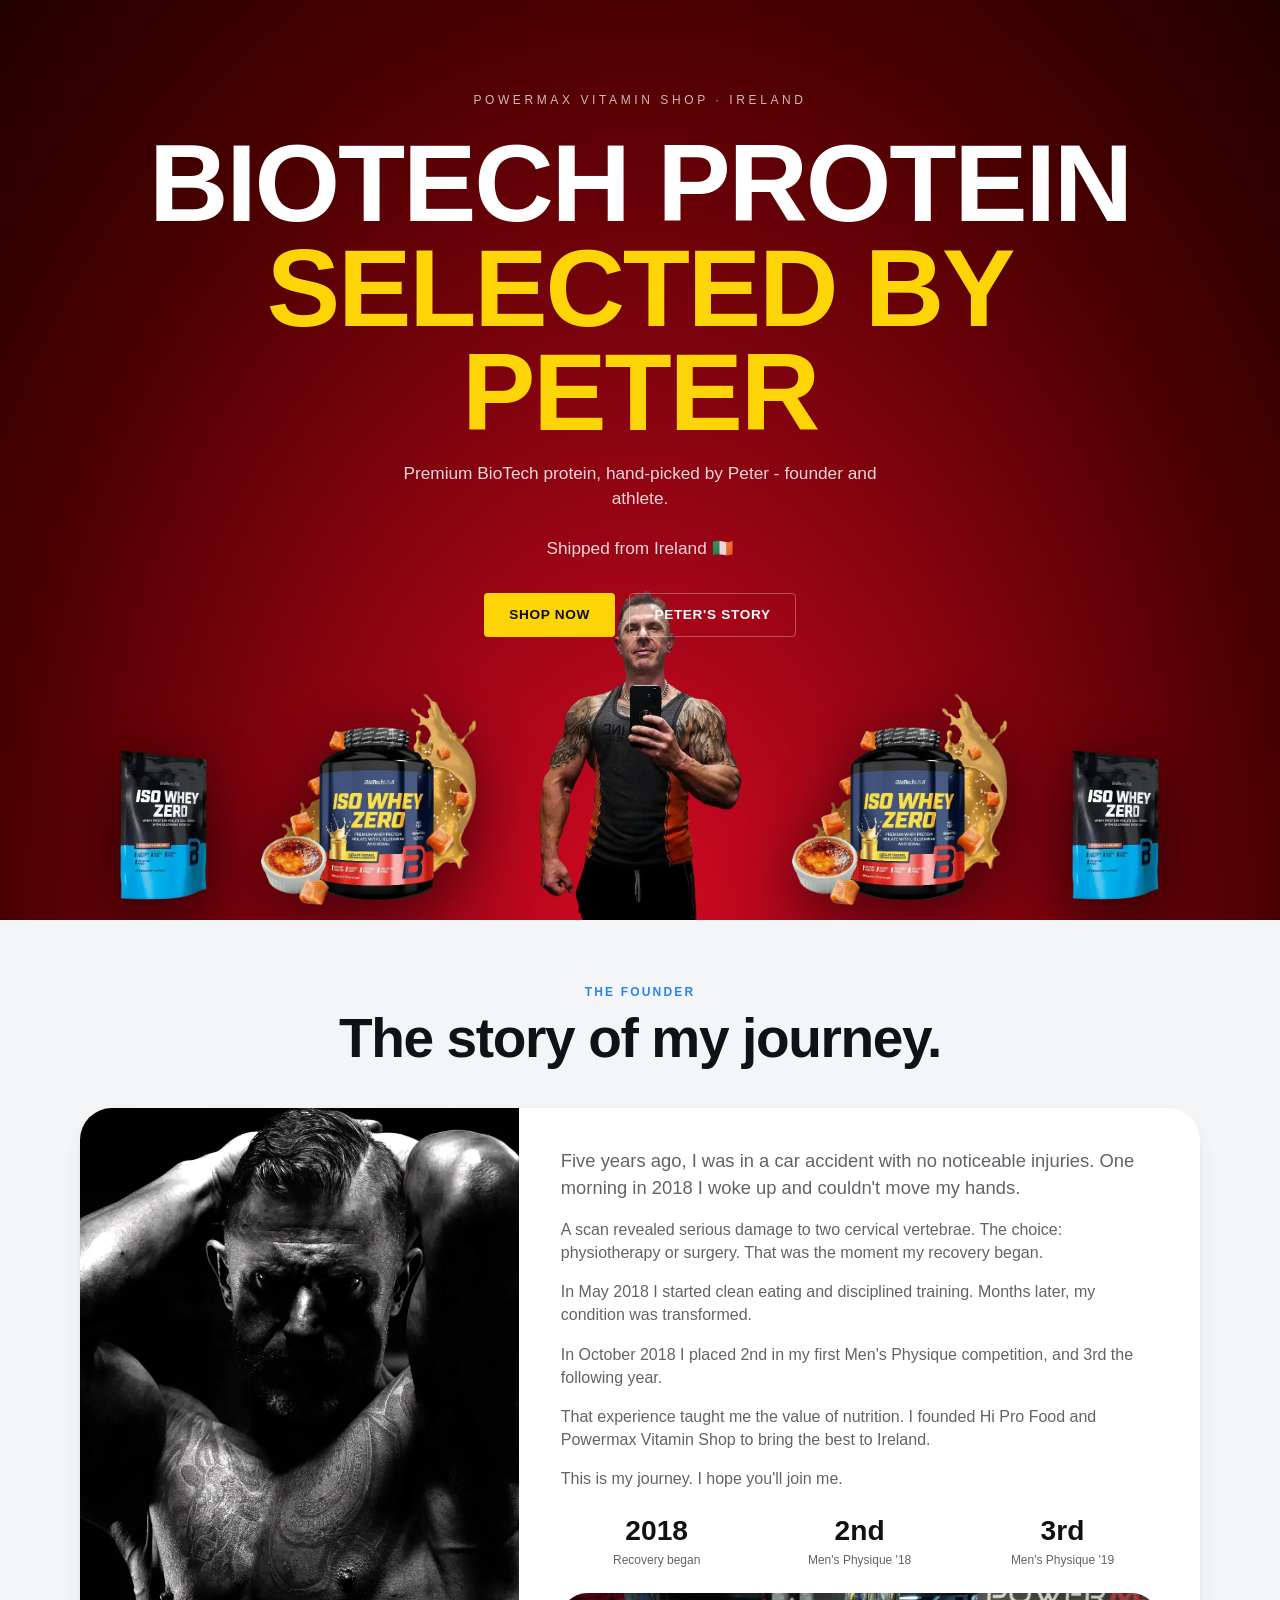
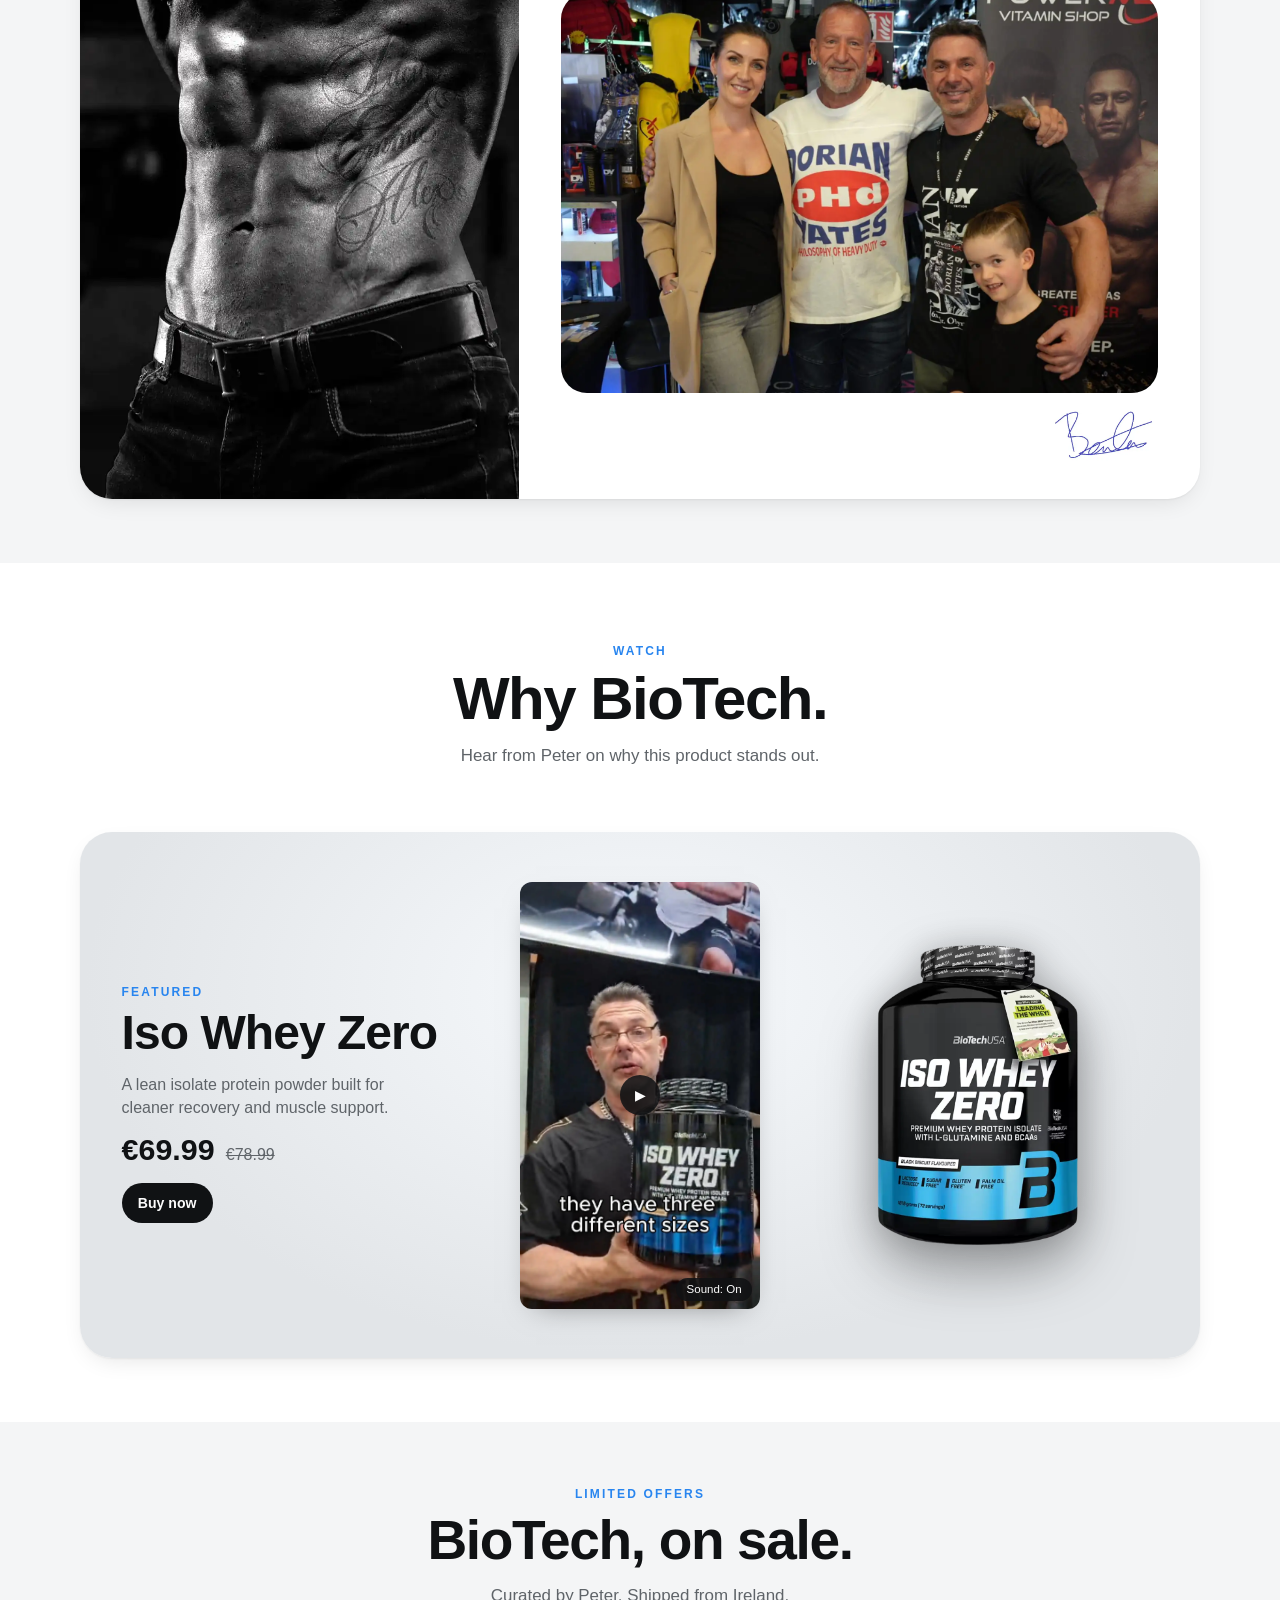
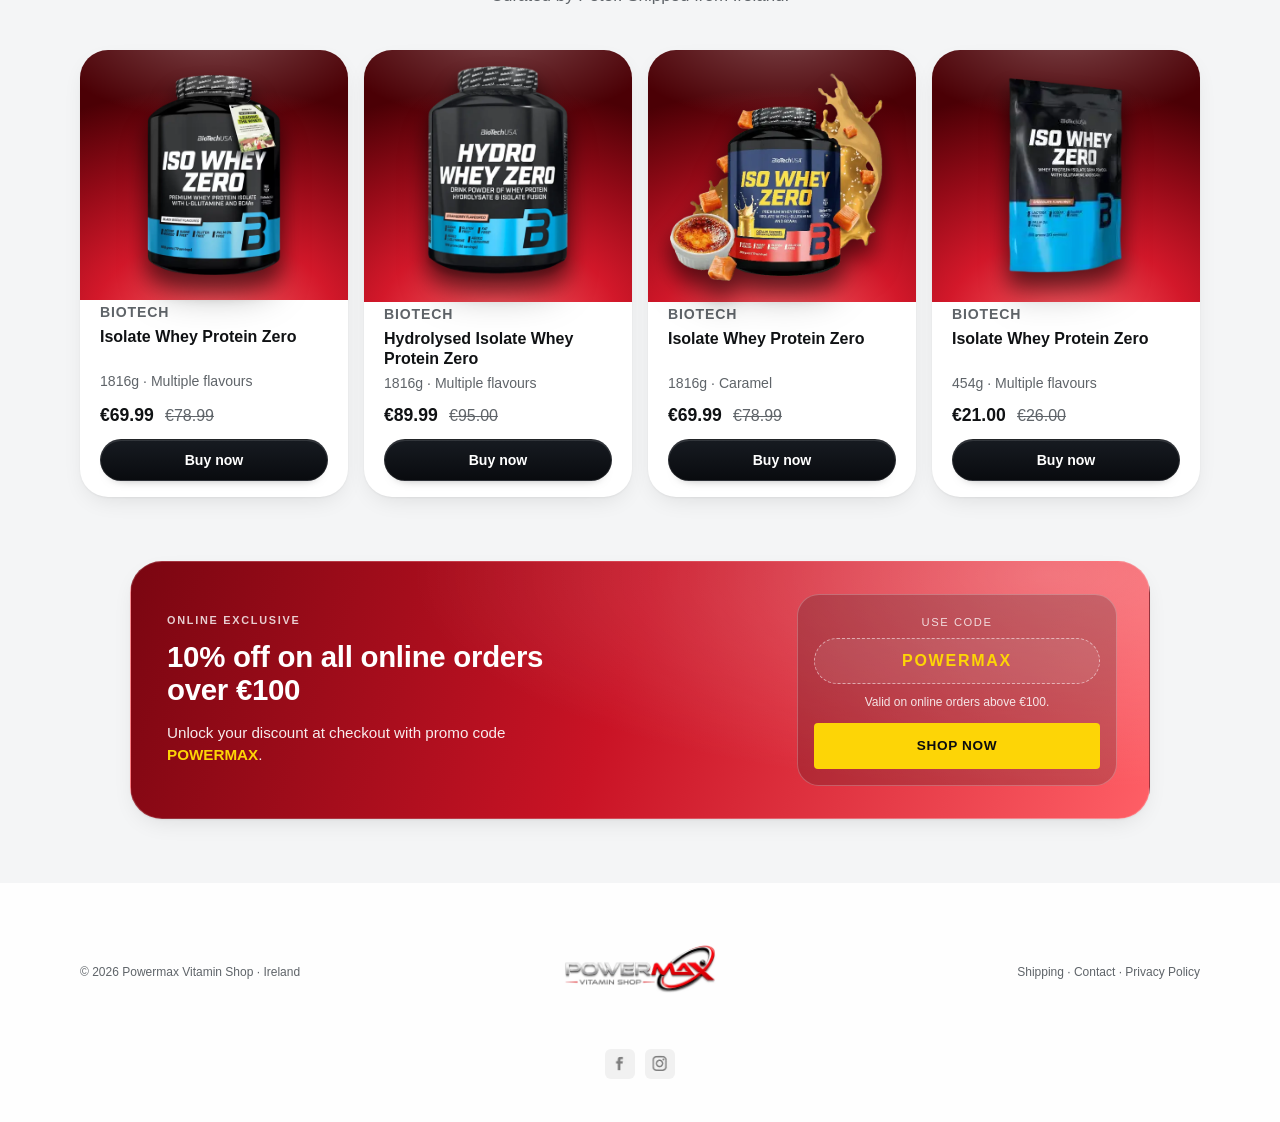
==== commit 6259f96d: "fix on links Co-authored-by: Copilot <copilot@github.com>" ====
--- a/biotech/index.html
+++ b/biotech/index.html
@@ -8,11 +8,11 @@
   <meta property="og:type" content="website">
   <meta property="og:title" content="Powermax Vitamin Shop">
   <meta property="og:description" content="Premium BioTech protein, hand-picked by Peter - founder and athlete. Shipped from Ireland 🇮🇪. 10% off on all online orders over €100. Get the best deals!">
-  <meta property="og:image" content="/img/video-poster.webp">
+  <meta property="og:image" content="../img/video-poster.webp">
   <meta name="twitter:card" content="summary_large_image">
   <meta name="twitter:title" content="Powermax Vitamin Shop">
   <meta name="twitter:description" content="Premium BioTech protein, hand-picked by Peter - founder and athlete. Shipped from Ireland 🇮🇪. 10% off on all online orders over €100. Get the best deals!">
-  <meta name="twitter:image" content="/img/video-poster.webp">
+  <meta name="twitter:image" content="../img/video-poster.webp">
   <!-- Google Tag Manager -->
   <script>
     (function(w,d,s,l,i){w[l]=w[l]||[];w[l].push({'gtm.start':
@@ -22,11 +22,11 @@
     })(window,document,'script','dataLayer','GTM-KMP6T27V');
   </script>
   <!-- End Google Tag Manager -->
-  <link rel="icon" type="image/png" href="/img/favicon-96x96.png" sizes="96x96" />
-  <link rel="icon" type="image/svg+xml" href="/img/favicon.svg" />
-  <link rel="shortcut icon" href="/img/favicon.ico" />
-  <link rel="apple-touch-icon" sizes="180x180" href="/img/apple-touch-icon.png" />
-  <link rel="stylesheet" href="/styles.css">
+  <link rel="icon" type="image/png" href="../img/favicon-96x96.png" sizes="96x96" />
+  <link rel="icon" type="image/svg+xml" href="../img/favicon.svg" />
+  <link rel="shortcut icon" href="../img/favicon.ico" />
+  <link rel="apple-touch-icon" sizes="180x180" href="../img/apple-touch-icon.png" />
+  <link rel="stylesheet" href="../styles.css">
 </head>
 <body>
   <!-- Google Tag Manager (noscript) -->
@@ -43,14 +43,14 @@
         <a class="btn btn--ghost" href="#founder">Peter's Story</a>
       </div>
       <div class="hero__products" aria-hidden="true">
-        <img src="/img/iso-banana.webp" alt="">
-        <img src="/img/iso-caramel.webp" alt="">
+        <img src="../img/iso-banana.webp" alt="">
+        <img src="../img/iso-caramel.webp" alt="">
         <div class="hero__peter-spacer" aria-hidden="true"></div>
-        <img src="/img/iso-caramel.webp" alt="">
-        <img src="/img/iso-banana.webp" alt="">
+        <img src="../img/iso-caramel.webp" alt="">
+        <img src="../img/iso-banana.webp" alt="">
       </div>
     </div>
-    <img src="/img/peter_hero.webp" alt="Peter" class="hero__peter-hero">
+    <img src="../img/peter_hero.webp" alt="Peter" class="hero__peter-hero">
   </header>
 
   <main>
@@ -61,7 +61,7 @@
 
         <article class="story-card">
           <div class="story-card__image-wrap">
-            <img src="/img/founder.webp" alt="Peter, founder of Powermax Vitamin Shop" class="story-card__image">
+            <img src="../img/founder.webp" alt="Peter, founder of Powermax Vitamin Shop" class="story-card__image">
           </div>
           <div class="story-card__content">
             <p class="story-card__lead">Five years ago, I was in a car accident with no noticeable injuries. One morning in 2018 I woke up and couldn't move my hands.</p>
@@ -77,8 +77,8 @@
               <li><strong>3rd</strong><span>Men's Physique '19</span></li>
             </ul>
 
-            <img src="/img/family.webp" alt="Peter with his family at Powermax Vitamin Shop" class="story-card__family">
-            <img src="/img/founder-signature.webp" alt="Peter signature" class="story-card__signature">
+            <img src="../img/family.webp" alt="Peter with his family at Powermax Vitamin Shop" class="story-card__family">
+            <img src="../img/founder-signature.webp" alt="Peter signature" class="story-card__signature">
           </div>
         </article>
       </div>
@@ -106,14 +106,14 @@
             <a class="btn btn--dark" href="https://powermaxvitaminshop.ie/product/biotech-isolate-whey-protein-zero-1816g/" target="_blank" rel="noopener noreferrer">Buy now</a>
           </div>
           <div class="featured-video" id="videoFeature" role="button" tabindex="0" aria-label="Toggle Why BioTech video playback">
-            <video id="whyVideo" class="featured-video__media" poster="/img/video-poster.webp" preload="metadata" playsinline>
-              <source src="/img/peter480_final.mp4" type="video/mp4">
+            <video id="whyVideo" class="featured-video__media" poster="../img/video-poster.webp" preload="metadata" playsinline>
+              <source src="../img/peter480_final.mp4" type="video/mp4">
               Your browser does not support the video tag.
             </video>
             <button class="featured-video__play" id="videoPlayButton" type="button" aria-label="Play or pause Why BioTech video">▶</button>
             <button class="featured-video__mute" id="muteButton" type="button" aria-pressed="false" aria-label="Mute video">Sound: On</button>
           </div>
-          <img src="/img/iso-whey-zero.webp" alt="Iso Whey Zero product" class="featured-card__product">
+          <img src="../img/iso-whey-zero.webp" alt="Iso Whey Zero product" class="featured-card__product">
         </div>
       </div>
     </section>
@@ -126,7 +126,7 @@
 
         <div class="product-grid">
           <article class="product-card">
-            <div class="product-card__visual"><img src="/img/iso-whey-zero.webp" alt="Isolate Whey Protein Zero 1816g Strawberry" class="product-card__img--iso-whey product-card__img--sale-shadow"></div>
+            <div class="product-card__visual"><img src="../img/iso-whey-zero.webp" alt="Isolate Whey Protein Zero 1816g Strawberry" class="product-card__img--iso-whey product-card__img--sale-shadow"></div>
             <p class="product-card__brand">BioTech</p>
             <h3>Isolate Whey Protein Zero</h3>
             <p>1816g · Multiple flavours</p>
@@ -135,7 +135,7 @@
           </article>
 
           <article class="product-card">
-            <div class="product-card__visual"><img src="/img/hydro-whey-zero.webp" alt="BioTech Hydrolysed Isolate Whey Protein Zero 1816g" class="product-card__img--sale-shadow"></div>
+            <div class="product-card__visual"><img src="../img/hydro-whey-zero.webp" alt="BioTech Hydrolysed Isolate Whey Protein Zero 1816g" class="product-card__img--sale-shadow"></div>
             <p class="product-card__brand">BioTech</p>
             <h3>Hydrolysed Isolate Whey Protein Zero</h3>
             <p>1816g · Multiple flavours</p>
@@ -144,7 +144,7 @@
           </article>
 
           <article class="product-card">
-            <div class="product-card__visual"><img src="/img/iso-caramel.webp" alt="Iso Whey Zero 1816g Caramel" class="product-card__img--sale-shadow"></div>
+            <div class="product-card__visual"><img src="../img/iso-caramel.webp" alt="Iso Whey Zero 1816g Caramel" class="product-card__img--sale-shadow"></div>
             <p class="product-card__brand">BioTech</p>
             <h3>Isolate Whey Protein Zero</h3>
             <p>1816g · Caramel</p>
@@ -153,7 +153,7 @@
           </article>
 
           <article class="product-card">
-            <div class="product-card__visual"><img src="/img/iso-banana.webp" alt="Iso Whey Zero 454g Banana" class="product-card__img--sale-shadow"></div>
+            <div class="product-card__visual"><img src="../img/iso-banana.webp" alt="Iso Whey Zero 454g Banana" class="product-card__img--sale-shadow"></div>
             <p class="product-card__brand">BioTech</p>
             <h3>Isolate Whey Protein Zero</h3>
             <p>454g · Multiple flavours</p>
@@ -182,19 +182,19 @@
   <footer class="footer">
     <div class="container footer__inner">
       <p>© 2026 Powermax Vitamin Shop · Ireland</p>
-      <img src="/img/powermax-logo.webp" alt="Powermax logo" class="footer__logo">
+      <img src="../img/powermax-logo.webp" alt="Powermax logo" class="footer__logo">
       <p><a href="https://powermaxvitaminshop.ie/shipping/" target="_blank" rel="noopener noreferrer">Shipping</a> · <a href="https://powermaxvitaminshop.ie/contact/" target="_blank" rel="noopener noreferrer">Contact</a> · <a href="https://powermaxvitaminshop.ie/privacy-policy/" target="_blank" rel="noopener noreferrer">Privacy Policy</a></p>
     </div>
     <div class="footer__socials" aria-label="Social media">
       <a href="https://www.facebook.com/hiproproducts" target="_blank" rel="noopener noreferrer" aria-label="Facebook">
-        <img src="/img/instagram-icon.webp" alt="Facebook">
+        <img src="../img/instagram-icon.webp" alt="Facebook">
       </a>
       <a href="https://www.instagram.com/powermaxvitaminshop/" target="_blank" rel="noopener noreferrer" aria-label="Instagram">
-        <img src="/img/facebook-icon.webp" alt="Instagram">
+        <img src="../img/facebook-icon.webp" alt="Instagram">
       </a>
     </div>
   </footer>
 
-  <script src="/script.js"></script>
+  <script src="../script.js"></script>
 </body>
 </html>
--- a/styles.css
+++ b/styles.css
@@ -62,7 +62,7 @@
   bottom: 0;
   left: 50%;
   transform: translateX(-50%);
-  height: 350px;
+  height: 330px;
   width: auto;
   pointer-events: none;
   z-index: 0;
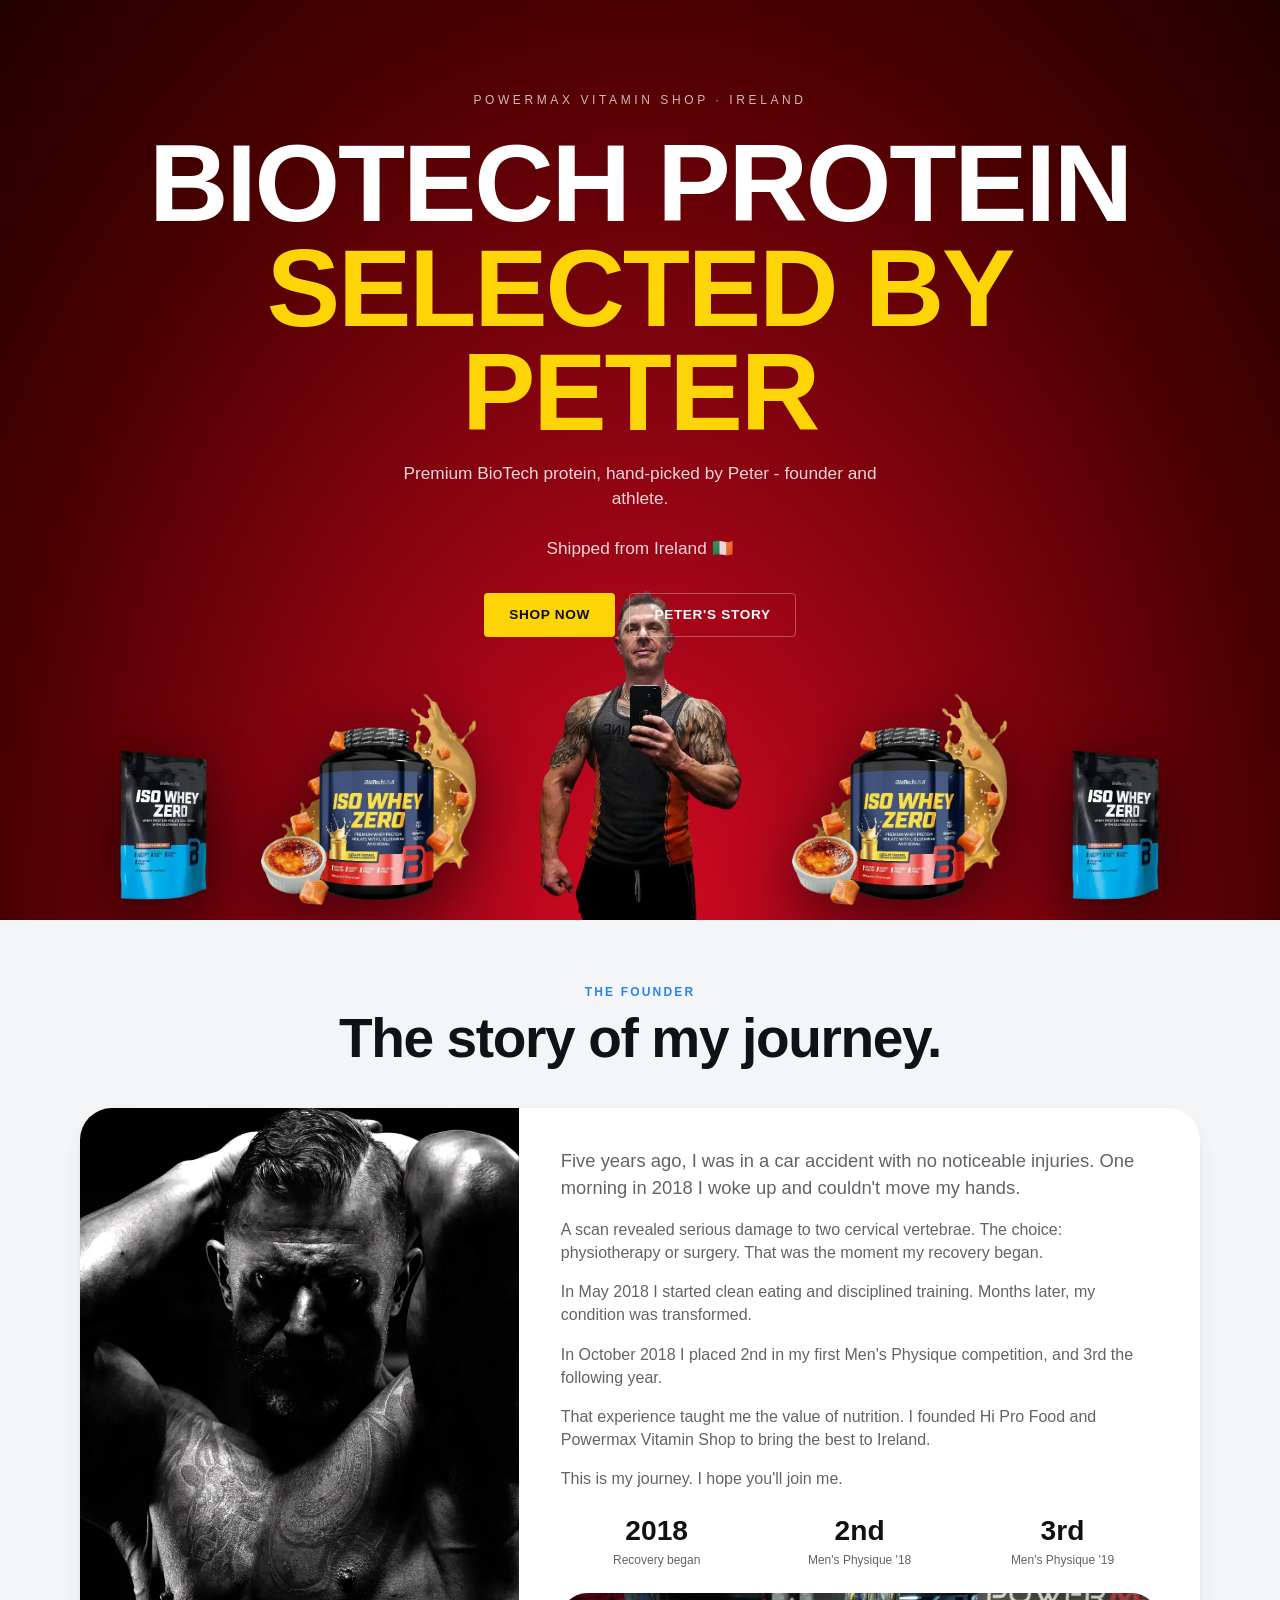
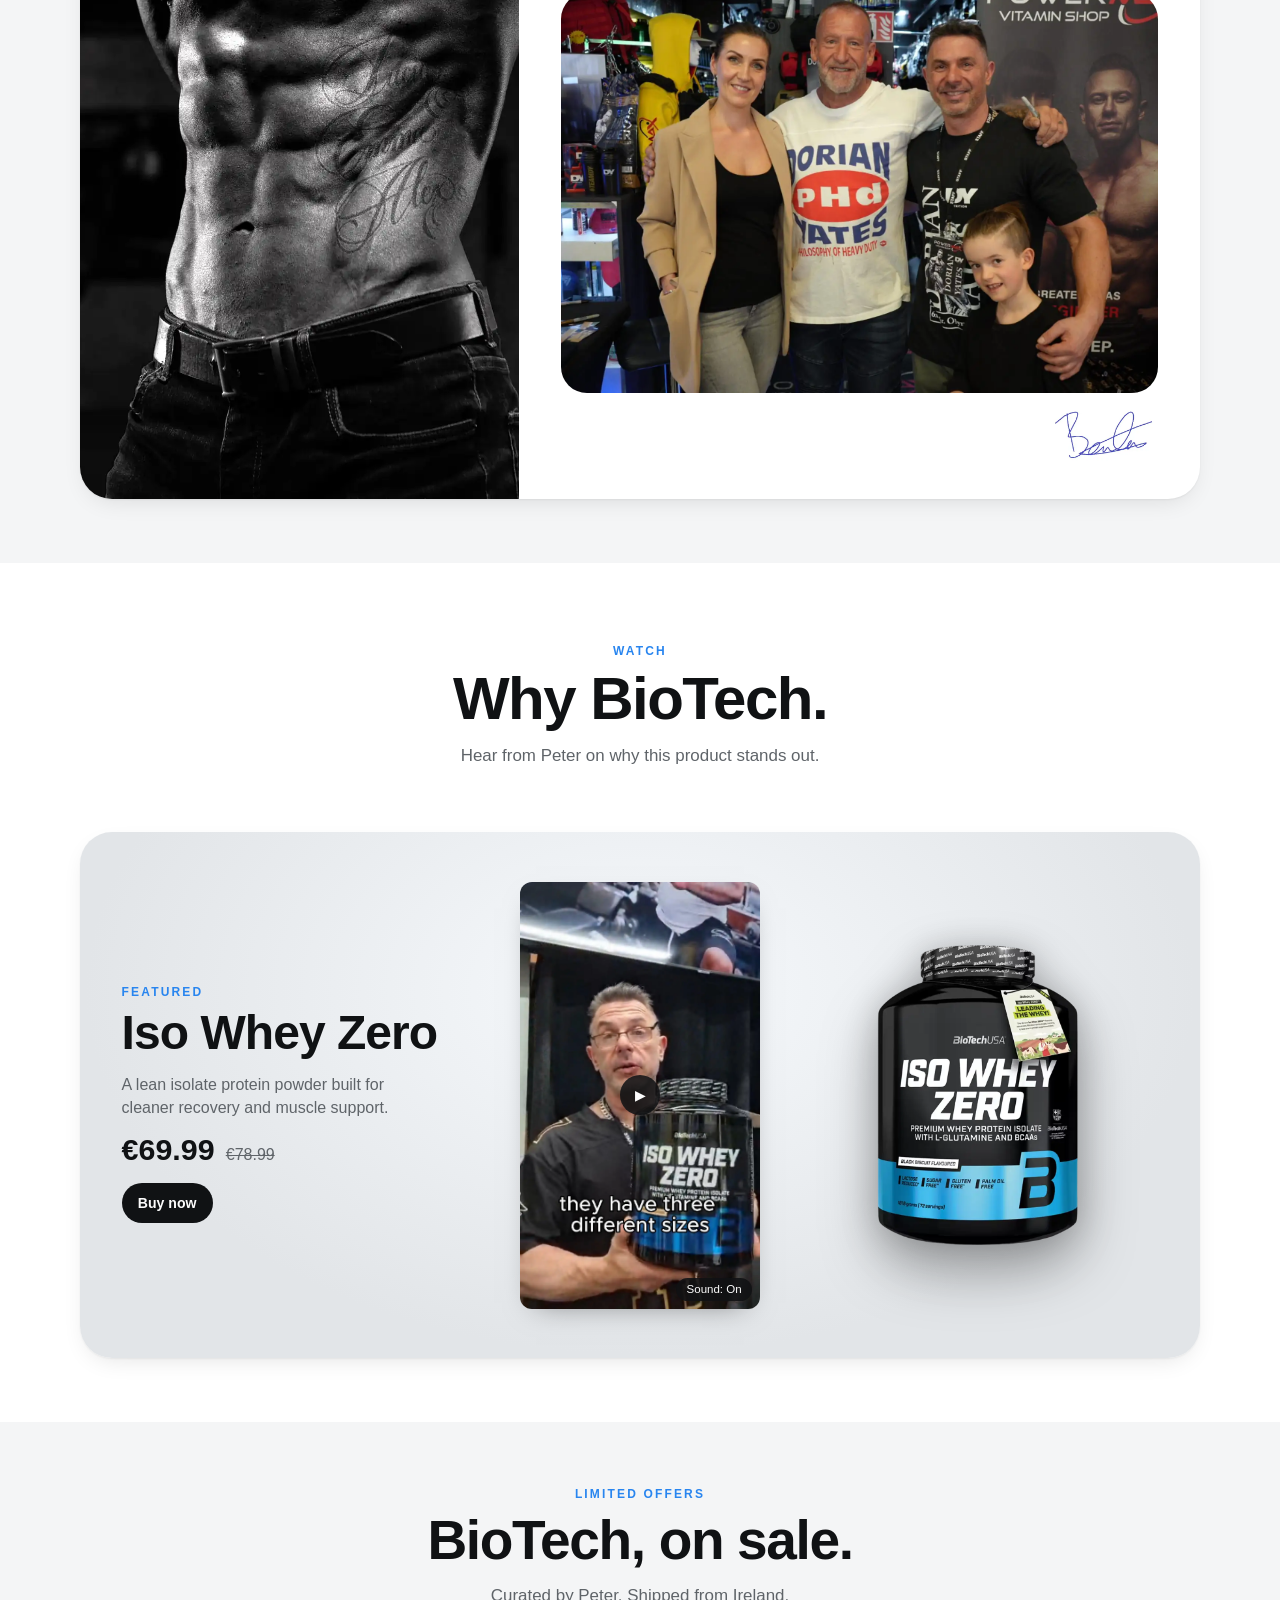
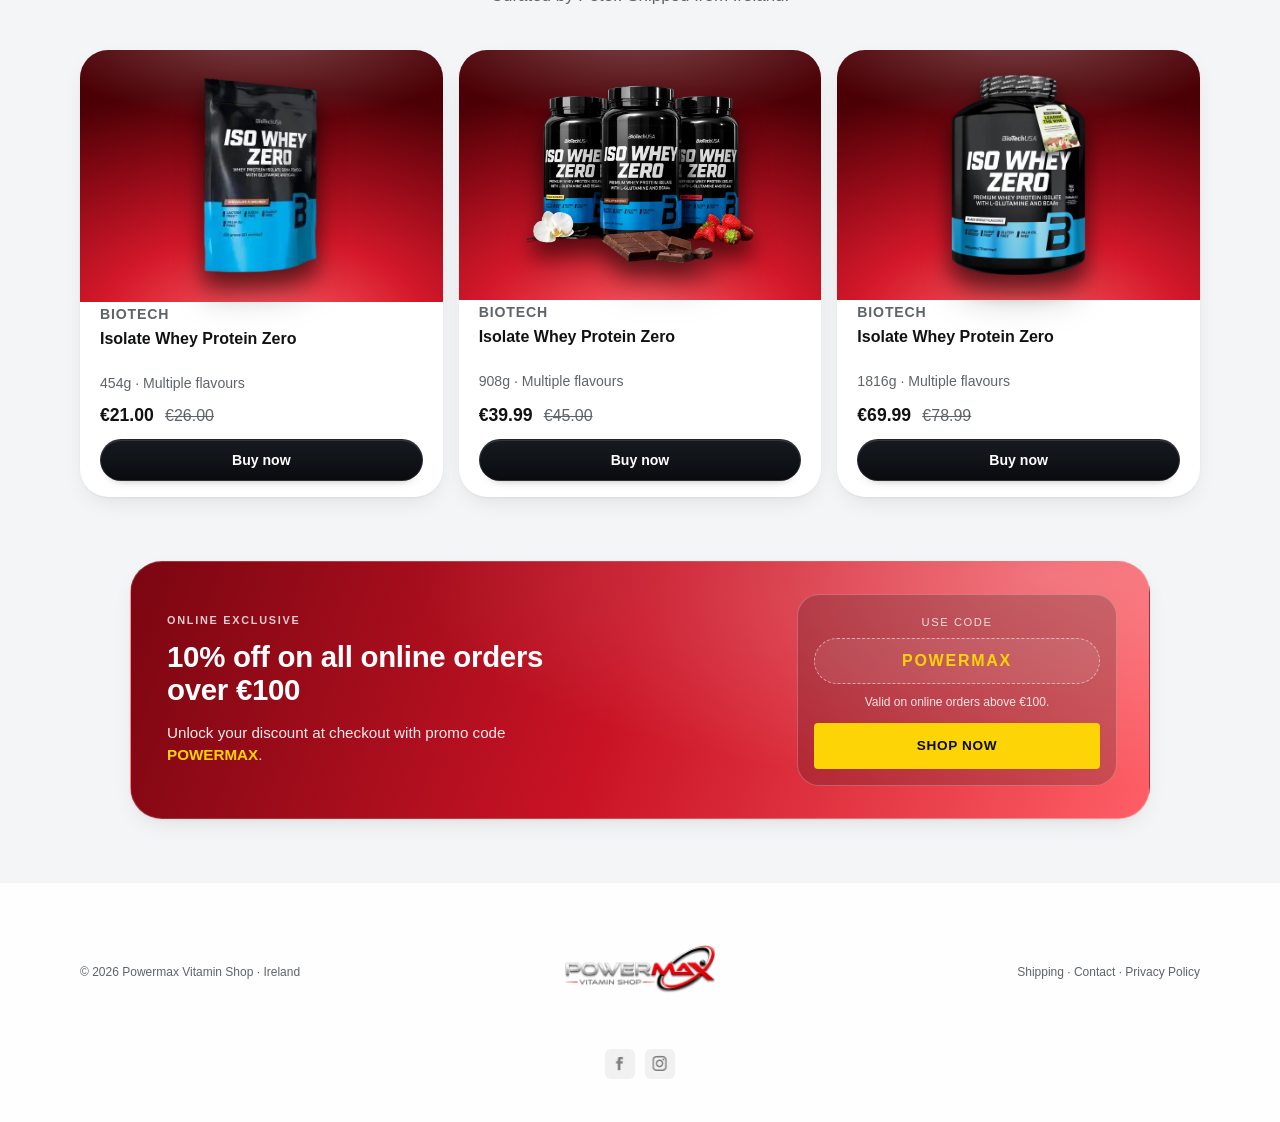
==== commit 52e8813f: "updated sctructure, 3 products sale Co-authored-by: Copilot <copilot@github.com>" ====
--- a/biotech/index.html
+++ b/biotech/index.html
@@ -126,39 +126,30 @@
 
         <div class="product-grid">
           <article class="product-card">
+            <div class="product-card__visual"><img src="../img/iso-banana.webp" alt="Iso Whey Zero 454g Banana" class="product-card__img--sale-shadow"></div>
+            <p class="product-card__brand">BioTech</p>
+            <h3>Isolate Whey Protein Zero</h3>
+            <p>454g · Multiple flavours</p>
+            <div class="price-row"><strong>€21.00</strong><span>€26.00</span></div>
+            <a class="btn btn--dark" href="https://powermaxvitaminshop.ie/product/biotech-isolate-whey-zero-protein-454g/" target="_blank" rel="noopener noreferrer">Buy now</a>
+          </article>
+
+          <article class="product-card">
+            <div class="product-card__visual"><img src="../img/iso-1kg.webp" alt="BioTech Isolate Whey Protein Zero 908g" class="product-card__img--sale-shadow"></div>
+            <p class="product-card__brand">BioTech</p>
+            <h3>Isolate Whey Protein Zero</h3>
+            <p>908g · Multiple flavours</p>
+            <div class="price-row"><strong>€39.99</strong><span>€45.00</span></div>
+            <a class="btn btn--dark" href="https://powermaxvitaminshop.ie/product/biotech-isolate-whey-protein-zero-908g/" target="_blank" rel="noopener noreferrer">Buy now</a>
+          </article>
+
+          <article class="product-card">
             <div class="product-card__visual"><img src="../img/iso-whey-zero.webp" alt="Isolate Whey Protein Zero 1816g Strawberry" class="product-card__img--iso-whey product-card__img--sale-shadow"></div>
             <p class="product-card__brand">BioTech</p>
             <h3>Isolate Whey Protein Zero</h3>
             <p>1816g · Multiple flavours</p>
             <div class="price-row"><strong>€69.99</strong><span>€78.99</span></div>
             <a class="btn btn--dark" href="https://powermaxvitaminshop.ie/product/biotech-isolate-whey-protein-zero-1816g/" target="_blank" rel="noopener noreferrer">Buy now</a>
-          </article>
-
-          <article class="product-card">
-            <div class="product-card__visual"><img src="../img/hydro-whey-zero.webp" alt="BioTech Hydrolysed Isolate Whey Protein Zero 1816g" class="product-card__img--sale-shadow"></div>
-            <p class="product-card__brand">BioTech</p>
-            <h3>Hydrolysed Isolate Whey Protein Zero</h3>
-            <p>1816g · Multiple flavours</p>
-            <div class="price-row"><strong>€89.99</strong><span>€95.00</span></div>
-            <a class="btn btn--dark" href="https://powermaxvitaminshop.ie/product/biotech-hydrolysed-isolate-whey-protein-zero-1816g/" target="_blank" rel="noopener noreferrer">Buy now</a>
-          </article>
-
-          <article class="product-card">
-            <div class="product-card__visual"><img src="../img/iso-caramel.webp" alt="Iso Whey Zero 1816g Caramel" class="product-card__img--sale-shadow"></div>
-            <p class="product-card__brand">BioTech</p>
-            <h3>Isolate Whey Protein Zero</h3>
-            <p>1816g · Caramel</p>
-            <div class="price-row"><strong>€69.99</strong><span>€78.99</span></div>
-            <a class="btn btn--dark" href="https://powermaxvitaminshop.ie/product/biotech-isolate-whey-protein-zero-1816g/" target="_blank" rel="noopener noreferrer">Buy now</a>
-          </article>
-
-          <article class="product-card">
-            <div class="product-card__visual"><img src="../img/iso-banana.webp" alt="Iso Whey Zero 454g Banana" class="product-card__img--sale-shadow"></div>
-            <p class="product-card__brand">BioTech</p>
-            <h3>Isolate Whey Protein Zero</h3>
-            <p>454g · Multiple flavours</p>
-            <div class="price-row"><strong>€21.00</strong><span>€26.00</span></div>
-            <a class="btn btn--dark" href="https://powermaxvitaminshop.ie/product/biotech-isolate-whey-zero-protein-454g/" target="_blank" rel="noopener noreferrer">Buy now</a>
           </article>
         </div>
 
--- a/styles.css
+++ b/styles.css
@@ -494,7 +494,7 @@
 .product-grid {
   margin-top: 2.55rem;
   display: grid;
-  grid-template-columns: repeat(4, minmax(0, 1fr));
+  grid-template-columns: repeat(3, minmax(0, 1fr));
   gap: 1rem;
 }
 
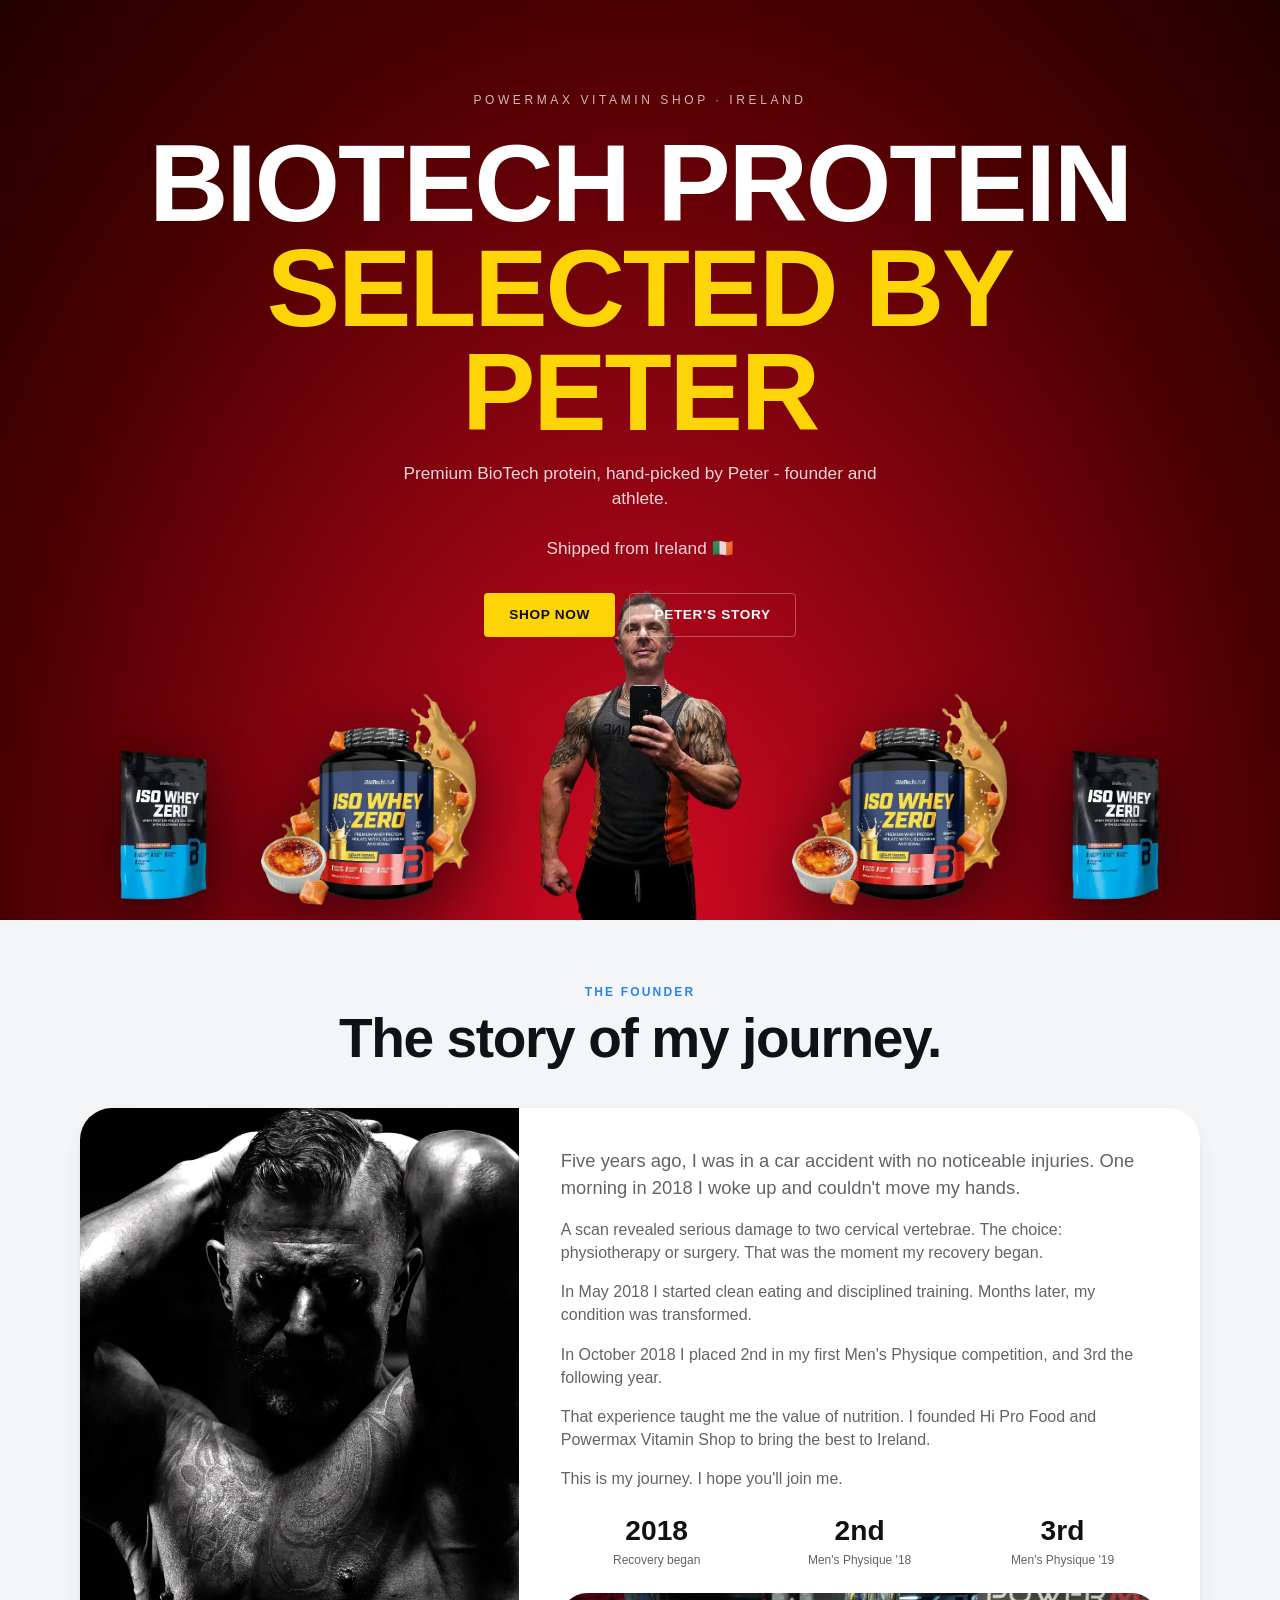
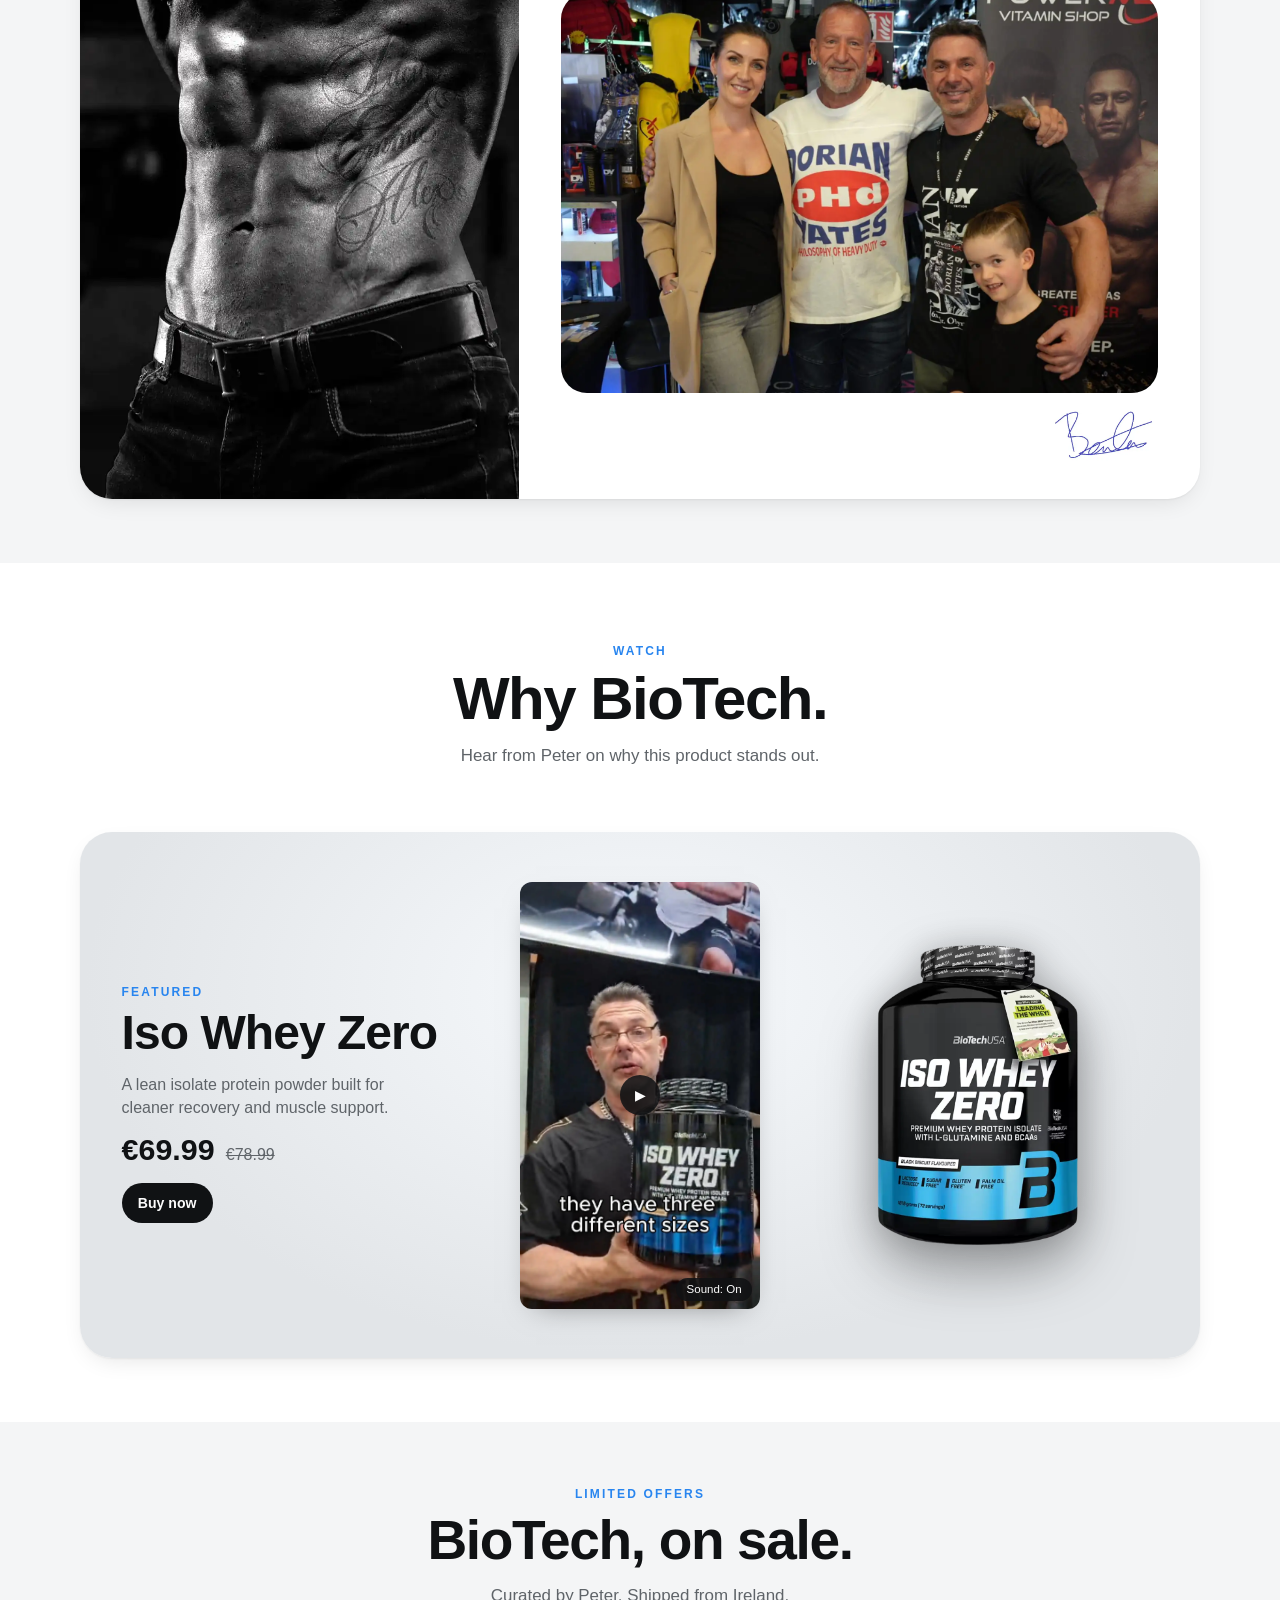
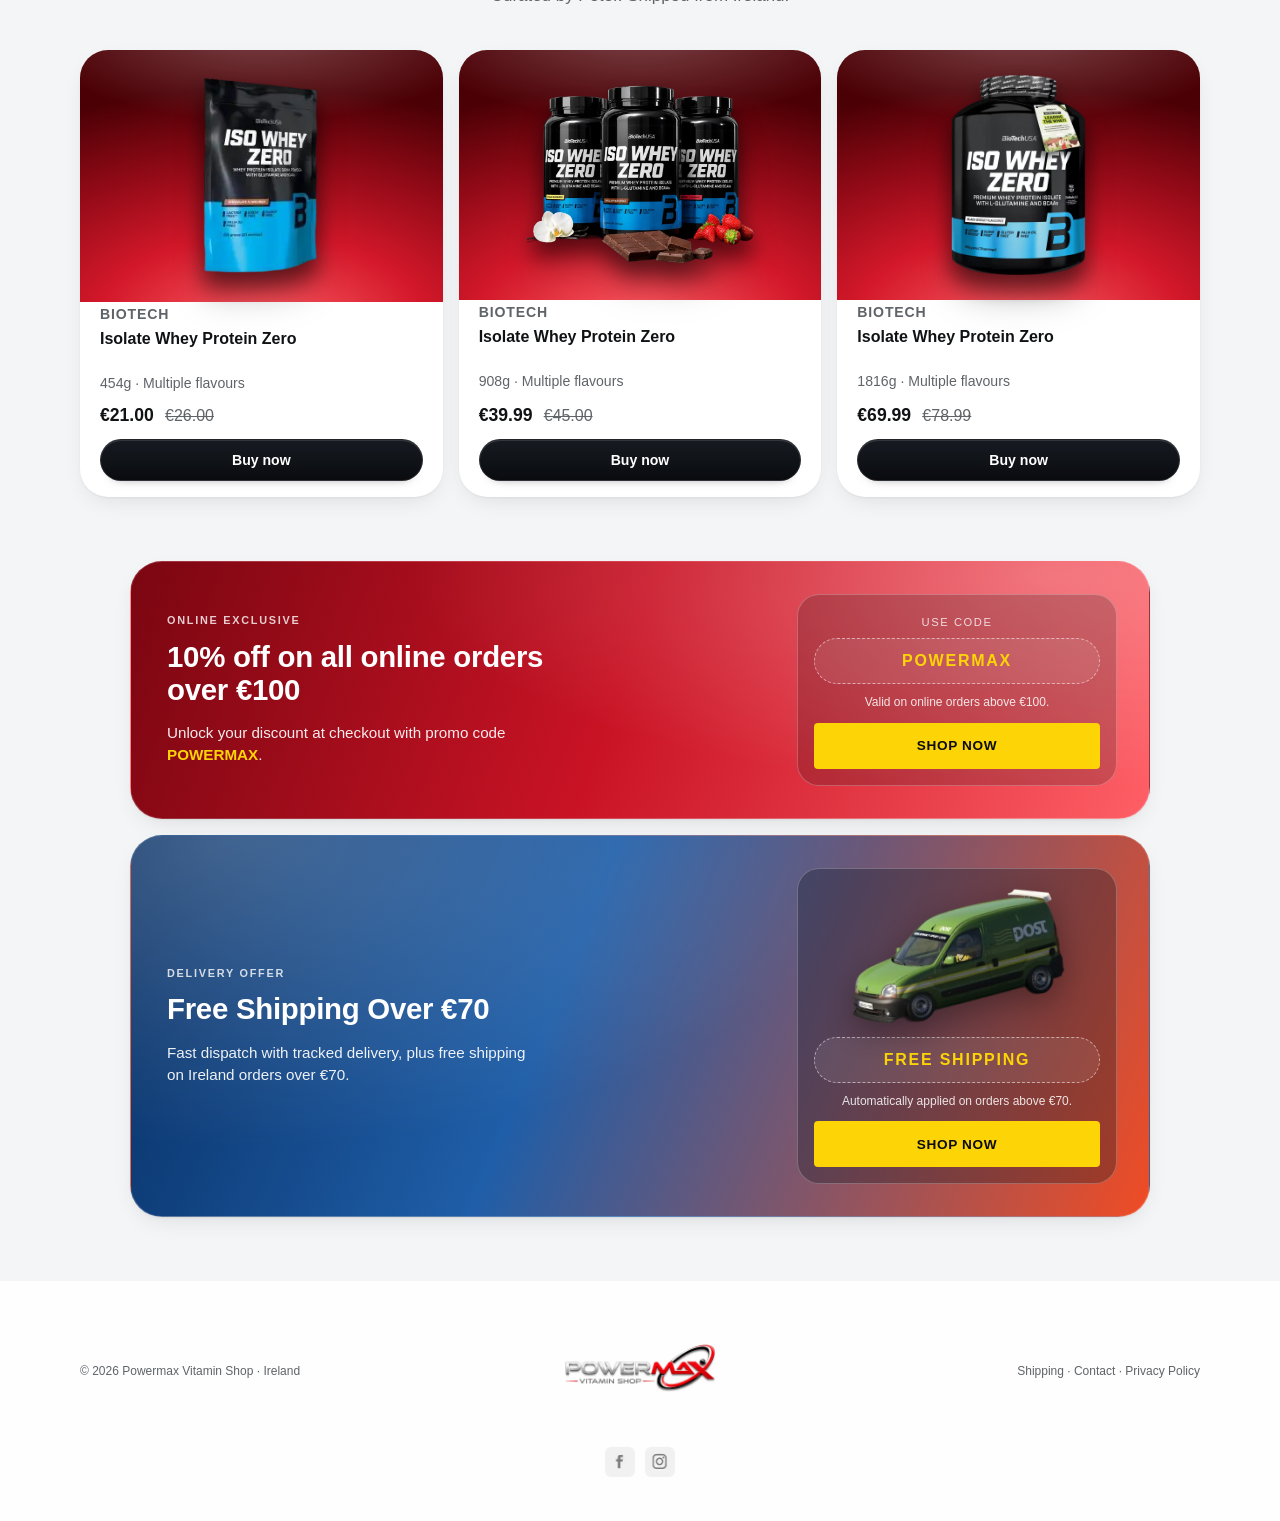
==== commit 77ebd67c: "delivery offer Co-authored-by: Copilot <copilot@github.com>" ====
--- a/biotech/index.html
+++ b/biotech/index.html
@@ -166,6 +166,20 @@
             <a class="btn btn--primary promo-card__btn" href="https://powermaxvitaminshop.ie/?s=biotech&post_type=product" target="_blank" rel="noopener noreferrer">Shop Now</a>
           </div>
         </article>
+
+        <article class="promo-card promo-card--shipping" aria-label="Free shipping promo">
+          <div class="promo-card__content">
+            <p class="promo-card__eyebrow">Delivery Offer</p>
+            <h3>Free Shipping Over €70</h3>
+            <p class="promo-card__text">Fast dispatch with tracked delivery, plus free shipping on Ireland orders over €70.</p>
+          </div>
+          <div class="promo-card__code-wrap" aria-label="Shipping offer details">
+            <img src="../img/anpost.webp" alt="An Post delivery car" class="promo-card__vehicle">
+            <p class="promo-card__code">FREE SHIPPING</p>
+            <p class="promo-card__terms">Automatically applied on orders above €70.</p>
+            <a class="btn btn--primary promo-card__btn" href="https://powermaxvitaminshop.ie/?s=biotech&post_type=product" target="_blank" rel="noopener noreferrer">Shop Now</a>
+          </div>
+        </article>
       </div>
     </section>
   </main>
--- a/styles.css
+++ b/styles.css
@@ -594,6 +594,24 @@
   min-height: 46px;
 }
 
+.promo-card--shipping {
+  margin-top: 1rem;
+  background:
+    radial-gradient(130% 170% at 10% 0%, rgba(255, 255, 255, 0.22) 0%, rgba(255, 255, 255, 0) 48%),
+    linear-gradient(112deg, #072f64 0%, #1f5ea8 42%, #f04c24 100%);
+}
+
+.promo-card--shipping .promo-card__code-wrap {
+  background: rgba(8, 17, 32, 0.3);
+}
+
+.promo-card__vehicle {
+  width: min(220px, 100%);
+  margin: 0 auto 0.15rem;
+  filter: drop-shadow(0 10px 16px rgba(0, 0, 0, 0.34));
+  transform: rotate(-2deg);
+}
+
 .product-card {
   background: #fff;
   border-radius: var(--radius-md);
@@ -951,6 +969,10 @@
     font-size: 0.92rem;
   }
 
+  .promo-card__vehicle {
+    width: min(185px, 100%);
+  }
+
   .hero__products {
     grid-template-columns: repeat(3, minmax(0, 1fr));
     align-items: end;
